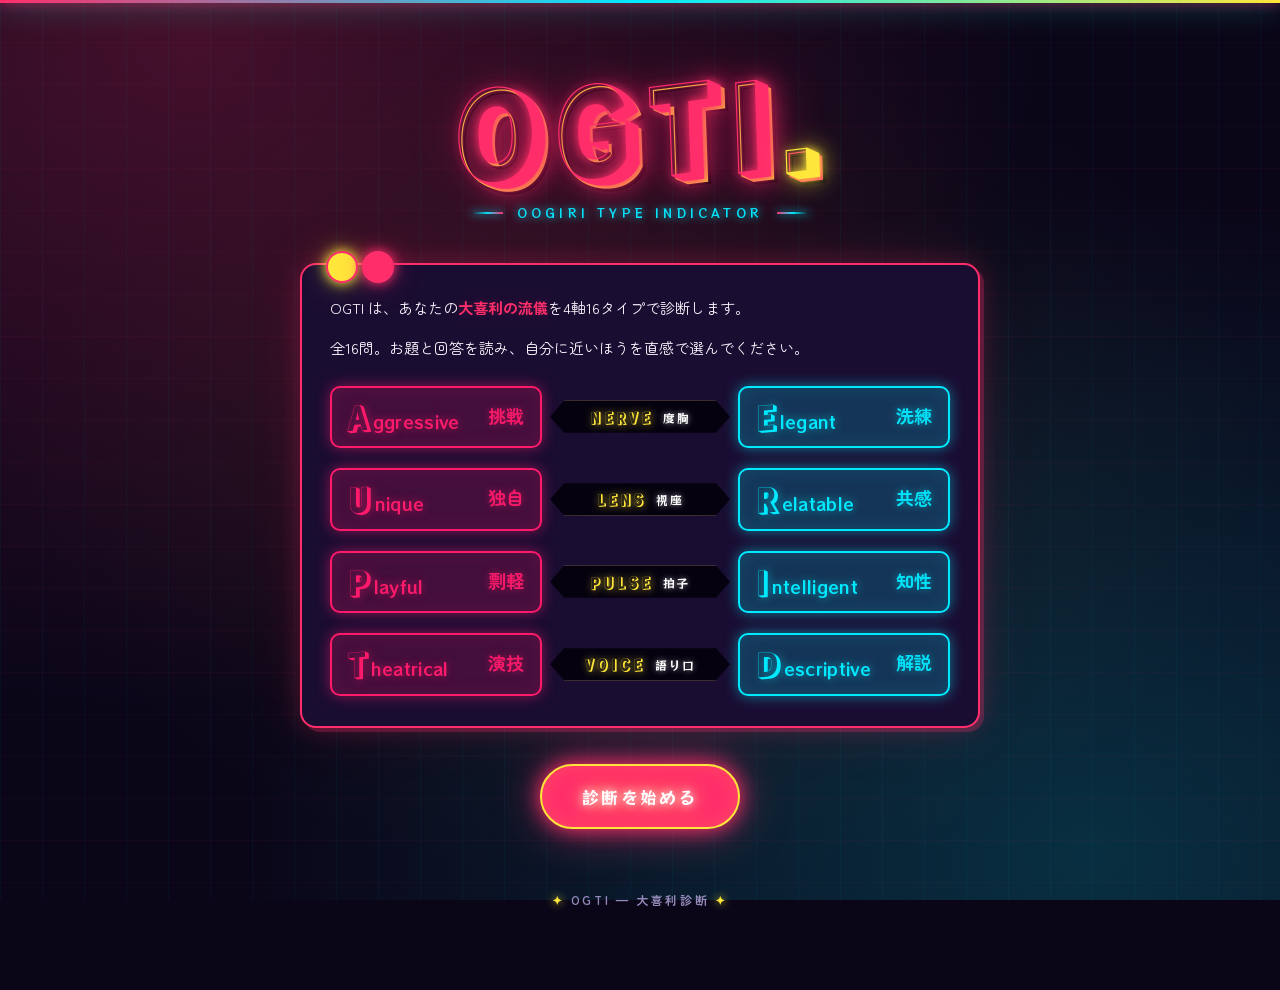
==== index.html @ d823c32c "シェア機能強化" ====
<!doctype html>
<html lang="ja">
<head>
  <meta charset="utf-8" />
  <meta name="viewport" content="width=device-width, initial-scale=1" />
  <title>OGTI — 大喜利タイプ診断</title>
  <meta name="description" content="Oogiri Type Indicator — 4軸16タイプで、あなたの大喜利の流儀を診断します。" />
  <link rel="preconnect" href="https://fonts.googleapis.com" />
  <link rel="preconnect" href="https://fonts.gstatic.com" crossorigin />
  <link href="https://fonts.googleapis.com/css2?family=Noto+Sans+JP:wght@400;500;700;900&family=Rampart+One&family=RocknRoll+One&family=Zen+Maru+Gothic:wght@400;500;700;900&display=swap" rel="stylesheet" />
  <link rel="stylesheet" href="./styles.css" />
</head>
<body>
  <main class="app">

    <!-- Landing -->
    <section id="screen-landing" class="screen active">
      <header class="brand">
        <h1 class="brand-title">OGTI<span class="accent">.</span></h1>
        <p class="brand-sub">OOGIRI TYPE INDICATOR</p>
      </header>

      <div class="lead">
        <p>OGTI は、あなたの<strong>大喜利の流儀</strong>を4軸16タイプで診断します。</p>
        <p>全16問。お題と回答を読み、自分に近いほうを直感で選んでください。</p>
        <ul class="axes-intro">
          <li>
            <span data-pole="A"><span class="pole-name"><span class="init">A</span>ggressive</span><small>挑戦</small></span>
            <span class="vs"><strong>NERVE</strong><small>度胸</small></span>
            <span data-pole="E"><span class="pole-name"><span class="init">E</span>legant</span><small>洗練</small></span>
          </li>
          <li>
            <span data-pole="U"><span class="pole-name"><span class="init">U</span>nique</span><small>独自</small></span>
            <span class="vs"><strong>LENS</strong><small>視座</small></span>
            <span data-pole="R"><span class="pole-name"><span class="init">R</span>elatable</span><small>共感</small></span>
          </li>
          <li>
            <span data-pole="P"><span class="pole-name"><span class="init">P</span>layful</span><small>剽軽</small></span>
            <span class="vs"><strong>PULSE</strong><small>拍子</small></span>
            <span data-pole="I"><span class="pole-name"><span class="init">I</span>ntelligent</span><small>知性</small></span>
          </li>
          <li>
            <span data-pole="T"><span class="pole-name"><span class="init">T</span>heatrical</span><small>演技</small></span>
            <span class="vs"><strong>VOICE</strong><small>語り口</small></span>
            <span data-pole="D"><span class="pole-name"><span class="init">D</span>escriptive</span><small>解説</small></span>
          </li>
        </ul>
      </div>

      <div class="btn-row">
        <button id="btn-start" class="btn btn-primary" type="button">診断を始める</button>
      </div>
    </section>

    <!-- Quiz -->
    <section id="screen-quiz" class="screen">
      <div class="progress">
        <span id="progress-text">Q1 / 20</span>
        <div class="progress-track"><div id="progress-bar" class="progress-fill"></div></div>
      </div>

      <div class="question">
        <p id="question-prompt" class="question-prompt"></p>
        <div id="choices" class="choices"></div>
      </div>

      <div class="quiz-nav">
        <button id="btn-back" class="btn" type="button">← 前の設問</button>
      </div>
    </section>

    <!-- Result -->
    <section id="screen-result" class="screen">
      <div class="result-card" id="result-card">
        <div class="type-watermark" id="type-watermark" aria-hidden="true"></div>
        <div class="type-symbol" id="type-symbol" aria-hidden="true"></div>
        <p id="result-code" class="result-code"></p>
        <h2 id="result-name" class="result-name"></h2>
        <p id="result-tagline" class="result-tagline"></p>
        <p id="result-group" class="result-group"></p>
      </div>

      <div class="result-section">
        <h3>軸ごとの傾向</h3>
        <div id="result-axes"></div>
      </div>

      <div class="result-section">
        <h3>ハマったときの強み</h3>
        <p id="result-strength"></p>
      </div>

      <div class="result-section">
        <h3>滑るときの癖</h3>
        <p id="result-weakness"></p>
      </div>

      <div class="result-section">
        <h3>相性の良い相方</h3>
        <p id="result-partner"></p>
      </div>

      <div class="btn-row">
        <button id="btn-share" class="btn" type="button">結果をシェア</button>
        <button id="btn-restart" class="btn btn-primary" type="button">もう一度診断する</button>
      </div>
    </section>

    <footer class="site-foot">OGTI — 大喜利診断</footer>
  </main>

  <div class="confetti-area" id="confetti" aria-hidden="true"></div>

  <!-- Share modal -->
  <div class="share-modal" id="share-modal" hidden>
    <div class="share-backdrop" id="share-backdrop"></div>
    <div class="share-card">
      <button class="share-close" id="share-close" type="button" aria-label="閉じる">×</button>
      <h3 class="share-title">シェア用画像</h3>
      <div class="share-preview">
        <img id="share-image" alt="診断結果画像" />
        <div class="share-spinner" id="share-spinner">生成中…</div>
      </div>
      <div class="share-actions">
        <button class="btn" id="share-download" type="button">画像を保存</button>
        <button class="btn btn-primary" id="share-native" type="button">シェア</button>
      </div>
      <p class="share-hint">保存した画像を Twitter / LINE / Instagram 等に添付できます</p>
    </div>
  </div>

  <script type="module" src="./app.js"></script>
</body>
</html>
---- styles.css ----
:root {
  --bg: #0a0618;
  --bg-alt: #140828;
  --panel: #1a0d32;
  --panel-alt: #241248;
  --text: #faf8ff;
  --muted: #9388b8;
  --line: #3a1d5c;
  --accent: #ff2e6b;
  --accent-deep: #c91550;
  --accent-soft: rgba(255, 46, 107, 0.22);
  --gold: #ffe63a;
  --gold-deep: #b89608;
  --ink: #05010f;
  --frame: #ff2e6b;
  --frame-cyan: #00eaff;
  --pop: #ff66b3;
  --pole-left: #ff1a6b;
  --pole-right: #00eaff;
  --pole-A: var(--pole-left);
  --pole-U: var(--pole-left);
  --pole-P: var(--pole-left);
  --pole-T: var(--pole-left);
  --pole-E: var(--pole-right);
  --pole-R: var(--pole-right);
  --pole-I: var(--pole-right);
  --pole-D: var(--pole-right);
  --radius: 16px;
  --radius-lg: 24px;
  --display: 'Rampart One', 'Noto Sans JP', sans-serif;
  --chunky: 'RocknRoll One', 'Noto Sans JP', sans-serif;
  --body: 'Zen Maru Gothic', 'Noto Sans JP', -apple-system, sans-serif;
}

* { box-sizing: border-box; }

html, body {
  margin: 0;
  padding: 0;
  font-family: var(--body);
  color: var(--text);
  line-height: 1.75;
  background:
    radial-gradient(ellipse at 15% 5%, rgba(255, 46, 107, 0.24), transparent 55%),
    radial-gradient(ellipse at 85% 95%, rgba(0, 234, 255, 0.18), transparent 55%),
    radial-gradient(ellipse at 50% 50%, rgba(255, 230, 58, 0.05), transparent 70%),
    var(--bg);
  background-attachment: fixed;
  -webkit-font-smoothing: antialiased;
  position: relative;
  min-height: 100vh;
}
body::before {
  content: '';
  position: fixed;
  inset: 0;
  background-image:
    linear-gradient(rgba(255, 46, 107, 0.045) 1px, transparent 1px),
    linear-gradient(90deg, rgba(0, 234, 255, 0.045) 1px, transparent 1px);
  background-size: 42px 42px;
  pointer-events: none;
  z-index: 0;
}
body::after {
  content: '';
  position: fixed;
  top: 0; left: 0; right: 0;
  height: 3px;
  background: linear-gradient(90deg, var(--accent) 0%, var(--pole-right) 50%, var(--gold) 100%);
  pointer-events: none;
  z-index: 100;
  box-shadow:
    0 0 12px var(--accent),
    0 0 28px var(--pole-right),
    0 0 48px rgba(255, 230, 58, 0.4);
}

.app {
  max-width: 720px;
  margin: 0 auto;
  padding: 56px 20px 80px;
  min-height: 100vh;
  position: relative;
  z-index: 1;
}

.screen { display: none; }
.screen.active { display: block; animation: slideIn 0.45s cubic-bezier(0.22, 1, 0.36, 1); }
@keyframes slideIn {
  from { opacity: 0; transform: translateY(18px) scale(0.98); }
  to { opacity: 1; transform: translateY(0) scale(1); }
}

/* ---------- Landing ---------- */

.brand {
  text-align: center;
  margin: 12px 0 40px;
  position: relative;
}
.brand-title {
  font-family: var(--display);
  font-weight: 400;
  font-size: clamp(64px, 14vw, 120px);
  letter-spacing: 0.04em;
  line-height: 0.95;
  margin: 0;
  color: var(--accent);
  text-shadow:
    0 0 8px var(--accent),
    0 0 24px var(--accent),
    0 0 48px var(--accent-deep),
    3px 3px 0 var(--gold),
    6px 6px 0 var(--ink);
  transform: rotate(-2deg);
  display: inline-block;
  animation: wobbleIn 0.7s cubic-bezier(0.22, 1.4, 0.36, 1);
}
@keyframes wobbleIn {
  0% { opacity: 0; transform: rotate(-10deg) scale(0.6); }
  60% { transform: rotate(2deg) scale(1.05); }
  100% { opacity: 1; transform: rotate(-2deg) scale(1); }
}
.brand-title .accent {
  color: var(--gold);
  text-shadow:
    0 0 8px var(--gold),
    0 0 24px var(--gold),
    3px 3px 0 var(--accent),
    6px 6px 0 var(--ink);
}
.brand-sub {
  font-family: var(--chunky);
  font-size: 12px;
  color: var(--pole-right);
  letter-spacing: 0.35em;
  margin: 18px 0 0;
  font-weight: 400;
  display: flex;
  align-items: center;
  justify-content: center;
  gap: 14px;
  text-shadow: 0 0 10px var(--pole-right);
}
.brand-sub::before,
.brand-sub::after {
  content: '';
  display: inline-block;
  width: 32px;
  height: 2px;
  background: linear-gradient(90deg, transparent, var(--pole-right), var(--accent));
  box-shadow: 0 0 8px var(--pole-right);
}
.brand-sub::after {
  background: linear-gradient(90deg, var(--accent), var(--pole-right), transparent);
}

.lead {
  background: var(--panel);
  border: 2.5px solid var(--frame);
  border-radius: var(--radius);
  padding: 30px 28px;
  box-shadow:
    0 0 24px var(--accent-soft),
    0 0 60px rgba(255, 46, 107, 0.12),
    4px 4px 0 rgba(255, 46, 107, 0.25);
  margin-bottom: 36px;
  position: relative;
}
.lead::before,
.lead::after {
  content: '';
  position: absolute;
  top: -14px;
  width: 28px; height: 28px;
  border: 2.5px solid var(--frame);
  border-radius: 50%;
  z-index: 2;
}
.lead::before {
  left: 24px;
  background: var(--gold);
  box-shadow: 0 0 12px var(--gold), 0 0 24px rgba(255, 230, 58, 0.5);
}
.lead::after {
  left: 60px;
  background: var(--accent);
  box-shadow: 0 0 12px var(--accent), 0 0 24px rgba(255, 46, 107, 0.5);
}

.lead p { margin: 0 0 14px; font-size: 15px; }
.lead p strong {
  color: var(--accent);
  font-weight: 700;
  text-shadow: 0 0 10px var(--accent-soft);
}
.lead p:last-child { margin-bottom: 0; }

.axes-intro {
  list-style: none;
  padding: 0;
  margin: 24px 0 0;
  display: grid;
  gap: 20px;
}
.axes-intro li {
  display: grid;
  grid-template-columns: 1fr auto 1fr;
  align-items: center;
  gap: 0 8px;
  padding: 0;
  background: transparent;
  border: none;
  font-size: 14px;
  position: relative;
}
.axes-intro li > span[data-pole] {
  display: grid;
  grid-template-columns: 1fr 1fr;
  align-items: center;
  gap: 8px;
  background: color-mix(in srgb, var(--pole-color) 18%, var(--panel));
  border: 2px solid var(--pole-color);
  border-radius: 10px;
  padding: 12px 16px;
  font-family: var(--chunky);
  color: var(--pole-color);
  font-weight: 400;
  font-size: 17px;
  box-shadow:
    0 0 14px color-mix(in srgb, var(--pole-color) 50%, transparent),
    inset 0 0 20px color-mix(in srgb, var(--pole-color) 12%, transparent);
  letter-spacing: 0.02em;
  white-space: nowrap;
  text-shadow: 0 0 10px color-mix(in srgb, var(--pole-color) 60%, transparent);
}
.axes-intro li > span[data-pole] .pole-name {
  justify-self: start;
}
.axes-intro li > span[data-pole="A"] { --pole-color: var(--pole-A); }
.axes-intro li > span[data-pole="E"] { --pole-color: var(--pole-E); }
.axes-intro li > span[data-pole="U"] { --pole-color: var(--pole-U); }
.axes-intro li > span[data-pole="R"] { --pole-color: var(--pole-R); }
.axes-intro li > span[data-pole="P"] { --pole-color: var(--pole-P); }
.axes-intro li > span[data-pole="I"] { --pole-color: var(--pole-I); }
.axes-intro li > span[data-pole="T"] { --pole-color: var(--pole-T); }
.axes-intro li > span[data-pole="D"] { --pole-color: var(--pole-D); }
.axes-intro li > span[data-pole] small {
  color: var(--pole-color);
  opacity: 0.95;
  justify-self: end;
  align-self: end;
  padding-bottom: 3px;
  font-size: 18px;
  text-shadow: 0 0 8px color-mix(in srgb, var(--pole-color) 50%, transparent);
}
.init {
  font-family: var(--display);
  font-size: 2em;
  line-height: 1;
  padding: 0 2px 1px 0;
  margin-right: -1px;
  letter-spacing: 0.02em;
  vertical-align: -2px;
}
.pole-name { line-height: 1; }
.axes-intro small {
  font-family: var(--body);
  font-weight: 700;
  color: var(--muted);
  font-size: 14px;
  letter-spacing: 0;
  margin: 0;
}
.axes-intro .vs {
  display: inline-flex;
  align-items: center;
  justify-content: center;
  gap: 10px;
  padding: 9px 24px 8px;
  min-width: 180px;
  background: var(--ink);
  color: var(--gold);
  justify-self: center;
  align-self: center;
  clip-path: polygon(
    0% 50%,
    14px 0%,
    calc(100% - 14px) 0%,
    100% 50%,
    calc(100% - 14px) 100%,
    14px 100%
  );
  filter:
    drop-shadow(0 0 10px var(--gold))
    drop-shadow(0 0 20px rgba(255, 230, 58, 0.4));
  position: relative;
  z-index: 2;
  margin: 0;
  text-shadow: 0 0 8px var(--gold);
}
.axes-intro .vs strong {
  font-family: var(--display);
  font-weight: 400;
  font-size: 15px;
  letter-spacing: 0.14em;
  line-height: 1;
  display: inline-block;
}
.axes-intro .vs small {
  font-family: var(--chunky);
  font-weight: 400;
  font-size: 12px;
  color: #fff;
  letter-spacing: 0.12em;
  margin: 0;
  line-height: 1;
  display: inline-block;
  padding-top: 1px;
  text-shadow: 0 0 6px rgba(255, 255, 255, 0.6);
}
.axes-intro .vs::before,
.axes-intro .vs::after { display: none; }

/* ---------- Buttons ---------- */

.btn {
  appearance: none;
  border: 2.5px solid var(--frame);
  background: var(--panel);
  color: var(--text);
  padding: 14px 24px;
  border-radius: 999px;
  font-size: 15px;
  font-weight: 400;
  font-family: var(--chunky);
  letter-spacing: 0.06em;
  cursor: pointer;
  box-shadow:
    0 0 14px var(--accent-soft),
    0 0 32px rgba(255, 46, 107, 0.15);
  transition: transform 0.12s ease, box-shadow 0.12s ease, background 0.15s ease, border-color 0.15s ease;
}
.btn:hover {
  background: var(--panel-alt);
  transform: translate(-1px, -1px);
  box-shadow:
    0 0 20px var(--accent),
    0 0 44px rgba(255, 46, 107, 0.35);
}
.btn:active {
  transform: translate(1px, 1px);
  box-shadow: 0 0 6px var(--accent);
}
.btn:disabled {
  opacity: 0.3;
  cursor: not-allowed;
  transform: none;
  box-shadow: 0 0 6px rgba(255, 46, 107, 0.2);
}

.btn-primary {
  background: var(--accent);
  color: #fff;
  border-color: var(--gold);
  padding: 18px 40px;
  font-size: 17px;
  letter-spacing: 0.14em;
  text-shadow: 0 0 10px #fff, 0 0 20px var(--gold);
  box-shadow:
    0 0 20px var(--accent),
    0 0 48px rgba(255, 46, 107, 0.55),
    inset 0 0 20px rgba(255, 230, 58, 0.15);
}
.btn-primary:hover {
  background: #ff4080;
  box-shadow:
    0 0 28px var(--accent),
    0 0 64px rgba(255, 46, 107, 0.7),
    inset 0 0 24px rgba(255, 230, 58, 0.22);
}

.btn-row {
  display: flex;
  gap: 18px;
  justify-content: center;
  margin-top: 36px;
  flex-wrap: wrap;
}

/* ---------- Quiz ---------- */

.progress {
  display: flex;
  align-items: center;
  gap: 16px;
  margin-bottom: 28px;
}
#progress-text {
  font-family: var(--chunky);
  font-size: 18px;
  color: var(--gold);
  letter-spacing: 0.08em;
  white-space: nowrap;
  text-shadow: 0 0 10px var(--gold);
}
.progress-track {
  flex: 1;
  height: 12px;
  background: var(--panel);
  border: 2px solid var(--frame);
  border-radius: 99px;
  overflow: hidden;
  box-shadow:
    0 0 12px var(--accent-soft),
    inset 0 0 8px rgba(0, 0, 0, 0.4);
}
.progress-fill {
  height: 100%;
  background: linear-gradient(90deg, var(--gold), var(--accent) 55%, var(--pole-right));
  transition: width 0.5s cubic-bezier(0.22, 1, 0.36, 1);
  box-shadow:
    0 0 14px var(--accent),
    0 0 28px rgba(255, 46, 107, 0.5);
}

.question {
  background: var(--panel);
  border: 2.5px solid var(--frame);
  border-radius: var(--radius);
  padding: 40px 30px 32px;
  box-shadow:
    0 0 24px var(--accent-soft),
    0 0 60px rgba(255, 46, 107, 0.10);
  margin-bottom: 28px;
  position: relative;
}
.question::before {
  content: 'お題';
  position: absolute;
  top: -16px; left: 28px;
  background: var(--ink);
  color: var(--gold);
  font-family: var(--chunky);
  padding: 5px 16px;
  border-radius: 99px;
  font-size: 12px;
  letter-spacing: 0.2em;
  border: 1.5px solid var(--gold);
  box-shadow: 0 0 14px var(--gold), 0 0 28px rgba(255, 230, 58, 0.4);
  text-shadow: 0 0 8px var(--gold);
}
.question-prompt {
  font-family: var(--chunky);
  font-size: 19px;
  font-weight: 400;
  line-height: 1.75;
  margin: 0 0 28px;
  color: var(--text);
}

.choices { display: grid; gap: 26px; }

.choice-pair {
  display: grid;
  grid-template-columns: 1fr 1fr;
  gap: 16px;
}
.choice-display {
  background: var(--panel-alt);
  border: 2px solid var(--frame);
  border-radius: 14px;
  padding: 18px 18px;
  display: flex;
  gap: 12px;
  align-items: flex-start;
  font-size: 15px;
  line-height: 1.7;
  color: var(--text);
  box-shadow: 0 0 16px var(--accent-soft);
  position: relative;
}
.choice-display.choice-a {
  transform: rotate(-0.6deg);
  border-color: var(--accent);
  box-shadow: 0 0 16px rgba(255, 46, 107, 0.28);
}
.choice-display.choice-b {
  transform: rotate(0.6deg);
  border-color: var(--pole-right);
  box-shadow: 0 0 16px rgba(0, 234, 255, 0.28);
}
.choice-display .choice-label {
  flex: 0 0 auto;
  width: 34px;
  height: 34px;
  border-radius: 50%;
  background: var(--ink);
  color: var(--gold);
  display: inline-flex;
  align-items: center;
  justify-content: center;
  font-family: var(--display);
  font-size: 16px;
  border: 2px solid var(--accent);
  box-shadow: 0 0 12px var(--accent), inset 0 0 8px rgba(255, 230, 58, 0.3);
  text-shadow: 0 0 8px var(--gold);
}
.choice-display.choice-b .choice-label {
  background: var(--ink);
  color: var(--pole-right);
  border-color: var(--pole-right);
  box-shadow: 0 0 12px var(--pole-right), inset 0 0 8px rgba(0, 234, 255, 0.3);
  text-shadow: 0 0 8px var(--pole-right);
}
.choice-display .choice-text { flex: 1; font-weight: 500; }

.likert-caption {
  display: flex;
  justify-content: space-between;
  font-family: var(--chunky);
  font-size: 12px;
  color: var(--text);
  letter-spacing: 0.14em;
  margin-bottom: 14px;
  padding: 0 4px;
}
.likert-caption span:first-child::before {
  content: '◀ ';
  color: var(--accent);
  text-shadow: 0 0 6px var(--accent);
}
.likert-caption span:last-child::after {
  content: ' ▶';
  color: var(--pole-right);
  text-shadow: 0 0 6px var(--pole-right);
}
.likert-buttons {
  display: grid;
  grid-template-columns: repeat(6, 1fr);
  gap: 8px;
}
.likert-btn {
  appearance: none;
  background: var(--panel);
  border: 2px solid var(--line);
  border-radius: 12px;
  padding: 13px 4px 11px;
  font-family: var(--chunky);
  font-size: 11px;
  color: var(--muted);
  cursor: pointer;
  display: flex;
  flex-direction: column;
  align-items: center;
  gap: 8px;
  letter-spacing: 0.04em;
  box-shadow: 0 0 6px rgba(0, 0, 0, 0.4);
  transition: transform 0.12s ease, box-shadow 0.12s ease, background 0.15s ease, color 0.15s ease, border-color 0.15s ease;
}
.likert-btn .likert-dot {
  display: inline-block;
  width: 12px;
  height: 12px;
  border-radius: 50%;
  background: var(--line);
  border: 2px solid var(--muted);
  transition: background 0.15s ease, border-color 0.15s ease, box-shadow 0.15s ease;
}
.likert-btn[data-value="-2"] .likert-dot,
.likert-btn[data-value="2"] .likert-dot {
  width: 16px;
  height: 16px;
}
.likert-btn[data-value="-3"] .likert-dot,
.likert-btn[data-value="3"] .likert-dot {
  width: 20px;
  height: 20px;
}
.likert-btn.is-hover,
.likert-btn:focus-visible {
  background: var(--panel-alt);
  color: var(--text);
  border-color: var(--gold);
  transform: translate(-1px, -1px);
  box-shadow: 0 0 14px var(--gold), 0 0 28px rgba(255, 230, 58, 0.3);
  outline: none;
}
.likert-btn.is-hover .likert-dot,
.likert-btn:focus-visible .likert-dot {
  background: var(--gold);
  border-color: var(--gold);
  box-shadow: 0 0 8px var(--gold);
}
.likert-btn:active {
  transform: translate(1px, 1px);
  box-shadow: 0 0 6px var(--gold);
}
.likert-btn.selected {
  background: var(--accent);
  color: #fff;
  border-color: var(--gold);
  text-shadow: 0 0 6px #fff;
  box-shadow: 0 0 18px var(--accent), 0 0 36px rgba(255, 46, 107, 0.5);
}
.likert-btn.selected .likert-dot {
  background: var(--gold);
  border-color: #fff;
  box-shadow: 0 0 8px var(--gold);
}

.quiz-nav {
  display: flex;
  justify-content: flex-start;
  margin-top: 4px;
}

/* ---------- Result ---------- */

.result-card {
  --group-color: var(--accent);
  --group-color-deep: var(--accent-deep);
  background:
    repeating-linear-gradient(45deg, transparent 0 22px, rgba(255, 255, 255, 0.03) 22px 44px),
    var(--panel);
  border: 3px solid var(--group-color);
  border-radius: var(--radius-lg);
  padding: 52px 28px 40px;
  box-shadow:
    0 0 32px var(--group-color),
    0 0 72px color-mix(in srgb, var(--group-color) 40%, transparent),
    0 0 140px color-mix(in srgb, var(--group-color) 20%, transparent);
  text-align: center;
  margin-bottom: 36px;
  position: relative;
  overflow: hidden;
}
.result-card[data-group="AU"] { --group-color: #ff2e8c; --group-color-deep: #c01860; }
.result-card[data-group="AR"] { --group-color: #ff7a1a; --group-color-deep: #c95200; }
.result-card[data-group="EU"] { --group-color: #a44dff; --group-color-deep: #6a1fb8; }
.result-card[data-group="ER"] { --group-color: #00c8ff; --group-color-deep: #008fb8; }

.type-watermark {
  position: absolute;
  top: 50%;
  left: 50%;
  transform: translate(-50%, -52%);
  font-family: var(--display);
  font-size: clamp(340px, 54vw, 560px);
  line-height: 0.85;
  color: var(--group-color);
  opacity: 0.14;
  pointer-events: none;
  z-index: 0;
  text-shadow: 0 0 60px var(--group-color);
  user-select: none;
}
.type-symbol {
  position: absolute;
  top: 18px;
  right: 18px;
  width: 76px;
  height: 76px;
  border: 3px double var(--group-color);
  color: var(--group-color);
  background: color-mix(in srgb, var(--group-color) 12%, var(--panel));
  border-radius: 50%;
  display: flex;
  align-items: center;
  justify-content: center;
  font-family: var(--display);
  font-size: 38px;
  transform: rotate(-10deg);
  letter-spacing: 0;
  box-shadow:
    0 0 18px var(--group-color),
    inset 0 0 12px color-mix(in srgb, var(--group-color) 30%, transparent);
  text-shadow: 0 0 12px var(--group-color);
  z-index: 2;
}
.result-card > p,
.result-card > h2 {
  position: relative;
  z-index: 1;
}
.result-code {
  font-family: var(--display);
  font-size: clamp(84px, 18vw, 148px);
  font-weight: 400;
  letter-spacing: 0.06em;
  color: var(--group-color, var(--accent));
  margin: 0 0 10px;
  line-height: 0.95;
  text-shadow:
    0 0 10px var(--group-color, var(--accent)),
    0 0 28px var(--group-color, var(--accent)),
    0 0 56px var(--group-color, var(--accent)),
    4px 4px 0 var(--gold),
    8px 8px 0 var(--ink);
  animation: popIn 0.9s cubic-bezier(0.22, 1.6, 0.36, 1);
}
@keyframes popIn {
  0% { opacity: 0; transform: scale(0.3) rotate(-10deg); }
  60% { transform: scale(1.1) rotate(3deg); }
  100% { opacity: 1; transform: scale(1) rotate(0); }
}
.result-name {
  font-family: var(--chunky);
  font-size: 34px;
  font-weight: 400;
  margin: 18px 0 10px;
  color: var(--gold);
  letter-spacing: 0.04em;
  text-shadow: 0 0 12px var(--gold), 0 0 24px rgba(255, 230, 58, 0.4);
}
.result-group {
  display: flex;
  flex-direction: column;
  gap: 6px;
  align-items: center;
  font-family: var(--chunky);
  font-size: 13px;
  letter-spacing: 0.22em;
  margin: 10px 0 4px;
  position: relative;
  z-index: 1;
}
.result-group .group-line {
  display: inline-flex;
  align-items: center;
  gap: 14px;
}
.result-group .group-deriv {
  font-family: var(--display);
  color: var(--gold);
  font-size: 13px;
  letter-spacing: 0.08em;
  text-shadow: 0 0 8px var(--gold);
  opacity: 0.9;
}
.result-group .group-deriv .op {
  color: var(--muted);
  padding: 0 2px;
  font-size: 11px;
  opacity: 0.7;
  text-shadow: none;
}
.result-group .group-line.primary .group-name {
  color: var(--group-color, var(--accent));
  text-shadow: 0 0 12px var(--group-color, var(--accent));
}
.result-group .group-line.secondary .group-name {
  color: var(--text);
  opacity: 0.72;
  font-size: 12px;
  text-shadow: 0 0 6px rgba(255, 255, 255, 0.4);
}
.result-tagline {
  font-size: 15px;
  color: var(--muted);
  margin: 0;
  font-weight: 500;
  line-height: 1.8;
  max-width: 480px;
  margin-left: auto;
  margin-right: auto;
  position: relative;
  z-index: 1;
}

.result-section {
  background: var(--panel);
  border: 2px solid var(--frame);
  border-radius: var(--radius);
  padding: 26px 28px;
  margin-bottom: 20px;
  box-shadow: 0 0 18px var(--accent-soft);
}
.result-section h3 {
  font-family: var(--chunky);
  font-size: 16px;
  letter-spacing: 0.1em;
  color: var(--gold);
  margin: 0 0 16px;
  font-weight: 400;
  padding-left: 18px;
  position: relative;
  text-shadow: 0 0 8px var(--gold);
}
.result-section h3::before {
  content: '';
  position: absolute;
  left: 0; top: 3px; bottom: 3px;
  width: 7px;
  background: linear-gradient(var(--accent), var(--gold));
  border-radius: 99px;
  box-shadow: 0 0 8px var(--accent);
}
.result-section p { margin: 0; font-size: 15px; line-height: 1.95; color: var(--text); }

.axis-row { margin-bottom: 28px; }
.axis-row:last-child { margin-bottom: 0; }
.axis-title {
  display: inline-flex;
  align-items: center;
  gap: 8px;
  font-family: var(--chunky);
  font-size: 12px;
  letter-spacing: 0.16em;
  color: var(--gold);
  opacity: 0.9;
}
.axis-title strong {
  font-family: var(--display);
  font-size: 15px;
  letter-spacing: 0.1em;
  color: var(--gold);
  text-shadow: 0 0 10px var(--gold), 0 0 22px rgba(255, 230, 58, 0.35);
}
.axis-row[data-winner="A"] { --pole-color: var(--pole-A); }
.axis-row[data-winner="E"] { --pole-color: var(--pole-E); }
.axis-row[data-winner="U"] { --pole-color: var(--pole-U); }
.axis-row[data-winner="R"] { --pole-color: var(--pole-R); }
.axis-row[data-winner="P"] { --pole-color: var(--pole-P); }
.axis-row[data-winner="I"] { --pole-color: var(--pole-I); }
.axis-row[data-winner="T"] { --pole-color: var(--pole-T); }
.axis-row[data-winner="D"] { --pole-color: var(--pole-D); }
.axis-labels {
  display: grid;
  grid-template-columns: 1fr auto 1fr;
  align-items: center;
  font-size: 13px;
  color: var(--muted);
  margin-bottom: 10px;
  font-weight: 600;
}
.axis-pole {
  display: inline-flex;
  align-items: center;
  gap: 6px;
  font-family: var(--chunky);
  font-size: 17px;
  font-weight: 400;
}
.axis-labels > .axis-pole:first-child { justify-self: start; }
.axis-labels > .axis-title { justify-self: center; }
.axis-labels > .axis-pole:last-child { justify-self: end; }
.axis-labels small {
  font-family: var(--body);
  font-size: 18px;
  font-weight: 700;
  color: var(--muted);
  letter-spacing: 0;
  margin: 0;
}
.axis-pole.picked {
  color: var(--pole-color, var(--accent));
  text-shadow: 0 0 10px color-mix(in srgb, var(--pole-color, var(--accent)) 60%, transparent);
}
.axis-pole.picked small {
  color: var(--pole-color, var(--accent));
  opacity: 0.9;
}
.axis-bar {
  height: 14px;
  background: var(--ink);
  border: 2px solid var(--frame);
  border-radius: 99px;
  position: relative;
  overflow: hidden;
  box-shadow: inset 0 0 8px rgba(0, 0, 0, 0.6), 0 0 12px var(--accent-soft);
}
.axis-center {
  position: absolute;
  top: 0; bottom: 0;
  left: 50%;
  width: 2px;
  background: var(--gold);
  transform: translateX(-1px);
  z-index: 2;
  opacity: 0.8;
  box-shadow: 0 0 4px var(--gold);
}
.axis-fill {
  position: absolute;
  top: 0; bottom: 0;
  transition: width 0.9s cubic-bezier(0.22, 1, 0.36, 1);
  box-shadow: 0 0 14px var(--pole-color, var(--accent));
}
.axis-fill.axis-fill-left {
  right: 50%;
  border-radius: 99px 0 0 99px;
  background: linear-gradient(90deg, var(--pole-color, var(--accent)), var(--gold));
}
.axis-fill.axis-fill-right {
  left: 50%;
  border-radius: 0 99px 99px 0;
  background: linear-gradient(90deg, var(--gold), var(--pole-color, var(--accent)));
}
.axis-caption {
  font-family: var(--chunky);
  font-size: 13px;
  color: var(--pole-color, var(--accent));
  letter-spacing: 0.06em;
  margin-top: 10px;
  text-align: center;
  text-shadow: 0 0 10px color-mix(in srgb, var(--pole-color, var(--accent)) 55%, transparent);
}
.axis-caption.neutral {
  color: var(--muted);
  text-shadow: none;
}

footer.site-foot {
  text-align: center;
  font-size: 12px;
  color: var(--muted);
  margin-top: 60px;
  letter-spacing: 0.22em;
  font-weight: 600;
}
footer.site-foot::before,
footer.site-foot::after {
  content: ' ✦ ';
  color: var(--gold);
  text-shadow: 0 0 8px var(--gold);
}

/* ---------- Share Modal ---------- */

.share-modal {
  position: fixed;
  inset: 0;
  z-index: 200;
  display: flex;
  align-items: center;
  justify-content: center;
  padding: 20px;
}
.share-modal[hidden] { display: none; }
.share-backdrop {
  position: absolute;
  inset: 0;
  background: rgba(5, 1, 15, 0.82);
  backdrop-filter: blur(10px);
  -webkit-backdrop-filter: blur(10px);
}
.share-card {
  position: relative;
  background: var(--panel);
  border: 2.5px solid var(--frame);
  border-radius: var(--radius-lg);
  padding: 32px 28px 26px;
  max-width: 560px;
  width: 100%;
  max-height: 90vh;
  overflow-y: auto;
  box-shadow:
    0 0 40px var(--accent),
    0 0 80px rgba(255, 46, 107, 0.35);
  animation: slideIn 0.3s cubic-bezier(0.22, 1, 0.36, 1);
}
.share-title {
  font-family: var(--chunky);
  font-size: 16px;
  letter-spacing: 0.18em;
  color: var(--gold);
  text-align: center;
  margin: 0 0 20px;
  text-shadow: 0 0 10px var(--gold);
}
.share-close {
  position: absolute;
  top: 10px; right: 10px;
  width: 36px; height: 36px;
  border-radius: 50%;
  background: var(--ink);
  color: var(--text);
  border: 2px solid var(--frame);
  font-family: var(--chunky);
  font-size: 22px;
  line-height: 1;
  cursor: pointer;
  box-shadow: 0 0 10px var(--accent-soft);
  z-index: 2;
}
.share-close:hover { background: var(--panel-alt); box-shadow: 0 0 14px var(--accent); }
.share-preview {
  position: relative;
  margin: 0 0 20px;
  border-radius: 14px;
  overflow: hidden;
  border: 2px solid var(--gold);
  box-shadow: 0 0 24px rgba(255, 230, 58, 0.25);
  min-height: 200px;
  background: var(--ink);
  aspect-ratio: 1 / 1;
}
.share-preview img {
  width: 100%;
  display: block;
}
.share-preview img:not([src]) { display: none; }
.share-spinner {
  position: absolute;
  inset: 0;
  display: flex;
  align-items: center;
  justify-content: center;
  font-family: var(--chunky);
  color: var(--muted);
  letter-spacing: 0.1em;
  pointer-events: none;
}
.share-preview.ready .share-spinner { display: none; }
.share-actions {
  display: flex;
  gap: 14px;
  justify-content: center;
  flex-wrap: wrap;
}
.share-actions .btn { padding: 12px 22px; font-size: 14px; }
.share-actions .btn-primary { padding: 14px 28px; font-size: 15px; }
.share-hint {
  font-size: 12px;
  color: var(--muted);
  text-align: center;
  margin: 18px 0 0;
  line-height: 1.6;
}

/* ---------- Confetti ---------- */

.confetti-area {
  position: fixed;
  inset: 0;
  pointer-events: none;
  z-index: 50;
  overflow: hidden;
}
.confetti-piece {
  position: absolute;
  width: 10px;
  height: 14px;
  border-radius: 2px;
  animation: confettiFall 2.6s cubic-bezier(0.2, 0.8, 0.4, 1) forwards;
  opacity: 0;
  box-shadow: 0 0 8px currentColor;
}
@keyframes confettiFall {
  0% { opacity: 0; transform: translateY(-20px) rotate(0deg); }
  5% { opacity: 1; }
  100% { opacity: 0; transform: translateY(110vh) rotate(720deg); }
}

/* ---------- Mobile ---------- */

@media (max-width: 520px) {
  .app { padding: 36px 14px 60px; }
  .brand { margin: 4px 0 32px; }
  .brand-title { text-shadow: 0 0 6px var(--accent), 0 0 18px var(--accent), 2px 2px 0 var(--gold), 4px 4px 0 var(--ink); }
  .brand-sub::before, .brand-sub::after { width: 20px; }
  .lead { padding: 24px 22px 24px 26px; }
  .axes-intro { gap: 16px; }
  .axes-intro li {
    grid-template-columns: 1fr auto 1fr;
    gap: 8px 6px;
  }
  .axes-intro li > span:not(.vs) {
    padding: 10px 10px;
    font-size: 14px;
    gap: 6px;
  }
  .axes-intro small { font-size: 11px; margin: 0; }
  .axes-intro .vs { padding: 7px 18px 6px; gap: 7px; min-width: 150px; margin: 0; }
  .axes-intro .vs strong { font-size: 13px; letter-spacing: 0.1em; }
  .axes-intro .vs small { font-size: 11px; letter-spacing: 0.08em; }
  .question { padding: 32px 20px 26px; }
  .question-prompt { font-size: 17px; }
  .choice-pair { grid-template-columns: 1fr; gap: 12px; }
  .choice-display { padding: 14px 16px; font-size: 14px; }
  .choice-display.choice-a, .choice-display.choice-b { transform: none; }
  .likert-buttons { gap: 5px; }
  .likert-btn { padding: 10px 2px 9px; font-size: 10px; gap: 6px; }
  .likert-caption { font-size: 11px; letter-spacing: 0.08em; }
  .result-card {
    padding: 40px 20px 30px;
    box-shadow: 0 0 24px var(--accent), 0 0 48px rgba(255, 46, 107, 0.35);
  }
  .type-symbol {
    width: 56px; height: 56px;
    font-size: 28px;
    top: 12px; right: 12px;
    border-width: 2px;
  }
  .type-watermark {
    font-size: clamp(240px, 60vw, 340px);
    right: -60px;
    bottom: -80px;
  }
  .result-code { text-shadow: 0 0 8px var(--accent), 0 0 20px var(--accent), 3px 3px 0 var(--gold), 6px 6px 0 var(--ink); }
  .result-name { font-size: 24px; }
  .result-section { padding: 20px 22px; }
  .axis-pole.picked { font-size: 15px; }
  .axis-caption { font-size: 12px; }
  .btn-primary { padding: 15px 32px; font-size: 15px; }
}
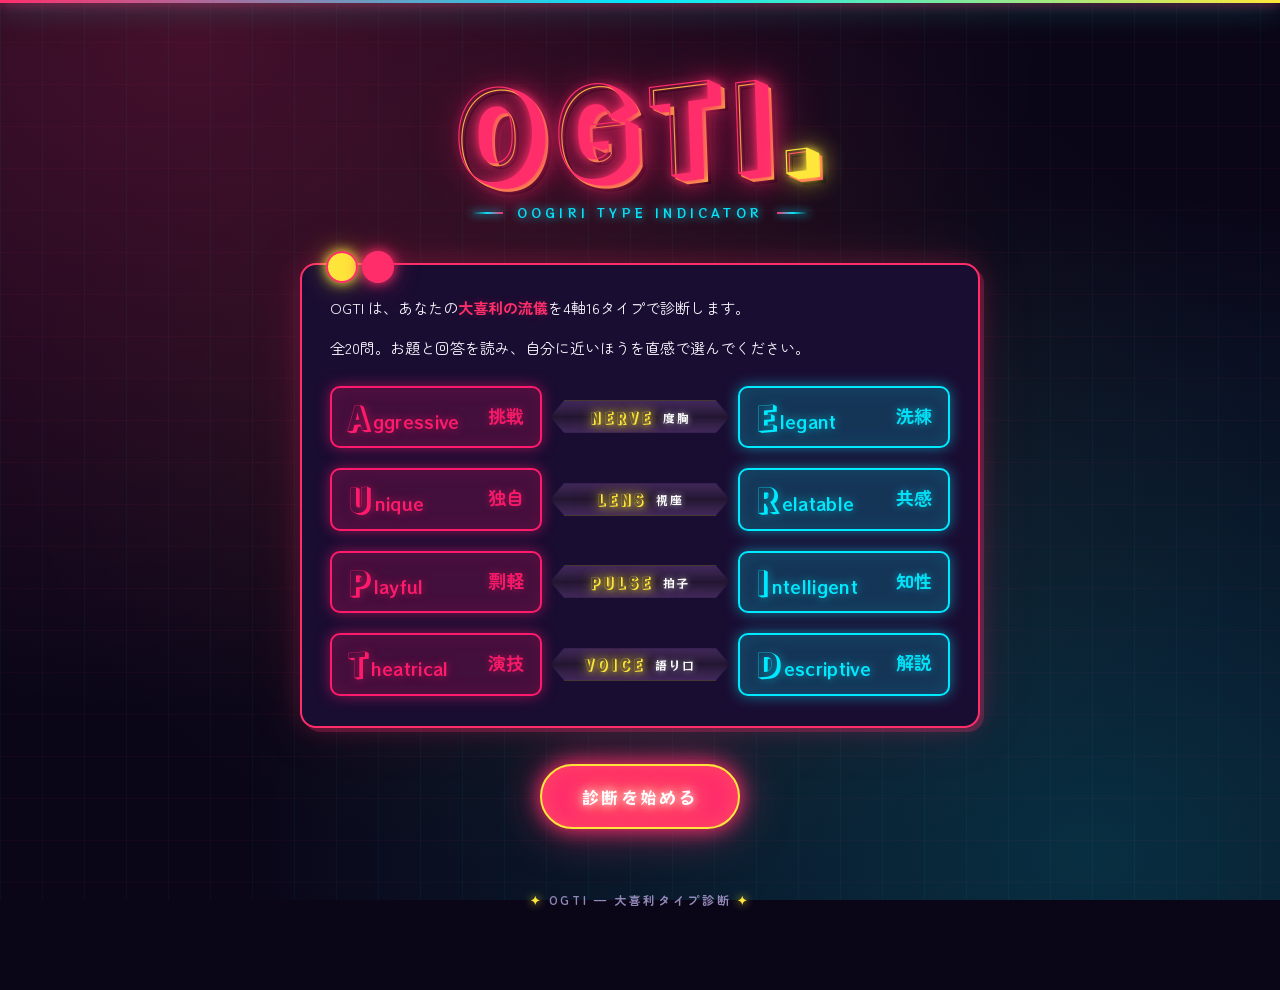
==== commit b17bc3e7: "極小画面に対応" ====
--- a/index.html
+++ b/index.html
@@ -22,7 +22,7 @@
 
       <div class="lead">
         <p>OGTI は、あなたの<strong>大喜利の流儀</strong>を4軸16タイプで診断します。</p>
-        <p>全16問。お題と回答を読み、自分に近いほうを直感で選んでください。</p>
+        <p>全20問。お題と回答を読み、自分に近いほうを直感で選んでください。</p>
         <ul class="axes-intro">
           <li>
             <span data-pole="A"><span class="pole-name"><span class="init">A</span>ggressive</span><small>挑戦</small></span>
@@ -106,7 +106,7 @@
       </div>
     </section>
 
-    <footer class="site-foot">OGTI — 大喜利診断</footer>
+    <footer class="site-foot">OGTI — 大喜利タイプ診断</footer>
   </main>
 
   <div class="confetti-area" id="confetti" aria-hidden="true"></div>
@@ -122,8 +122,7 @@
         <div class="share-spinner" id="share-spinner">生成中…</div>
       </div>
       <div class="share-actions">
-        <button class="btn" id="share-download" type="button">画像を保存</button>
-        <button class="btn btn-primary" id="share-native" type="button">シェア</button>
+        <button class="btn btn-primary" id="share-download" type="button">画像を保存</button>
       </div>
       <p class="share-hint">保存した画像を Twitter / LINE / Instagram 等に添付できます</p>
     </div>
--- a/styles.css
+++ b/styles.css
@@ -205,9 +205,9 @@
 }
 .axes-intro li {
   display: grid;
-  grid-template-columns: 1fr auto 1fr;
-  align-items: center;
-  gap: 0 8px;
+  grid-template-columns: minmax(0, 1fr) auto minmax(0, 1fr);
+  align-items: center;
+  gap: 0 clamp(6px, 1.1vw, 8px);
   padding: 0;
   background: transparent;
   border: none;
@@ -218,15 +218,16 @@
   display: grid;
   grid-template-columns: 1fr 1fr;
   align-items: center;
-  gap: 8px;
+  gap: clamp(6px, 1.1vw, 8px);
   background: color-mix(in srgb, var(--pole-color) 18%, var(--panel));
   border: 2px solid var(--pole-color);
   border-radius: 10px;
-  padding: 12px 16px;
+  padding: clamp(8px, 1.5vw, 12px) clamp(10px, 2vw, 16px);
   font-family: var(--chunky);
   color: var(--pole-color);
   font-weight: 400;
-  font-size: 17px;
+  font-size: clamp(12px, 2.2vw, 17px);
+  width: 100%;
   box-shadow:
     0 0 14px color-mix(in srgb, var(--pole-color) 50%, transparent),
     inset 0 0 20px color-mix(in srgb, var(--pole-color) 12%, transparent);
@@ -251,12 +252,12 @@
   justify-self: end;
   align-self: end;
   padding-bottom: 3px;
-  font-size: 18px;
+  font-size: clamp(13px, 2.4vw, 18px);
   text-shadow: 0 0 8px color-mix(in srgb, var(--pole-color) 50%, transparent);
 }
 .init {
   font-family: var(--display);
-  font-size: 2em;
+  font-size: clamp(18px, 3.4vw, 34px);
   line-height: 1;
   padding: 0 2px 1px 0;
   margin-right: -1px;
@@ -268,7 +269,7 @@
   font-family: var(--body);
   font-weight: 700;
   color: var(--muted);
-  font-size: 14px;
+  font-size: clamp(13px, 1.9vw, 14px);
   letter-spacing: 0;
   margin: 0;
 }
@@ -276,10 +277,14 @@
   display: inline-flex;
   align-items: center;
   justify-content: center;
-  gap: 10px;
-  padding: 9px 24px 8px;
-  min-width: 180px;
-  background: var(--ink);
+  gap: clamp(4px, 1.3vw, 10px);
+  padding: clamp(6px, 1.2vw, 9px) clamp(14px, 3.2vw, 24px) clamp(5px, 1vw, 8px);
+  min-width: clamp(80px, 24vw, 180px);
+  background:
+    linear-gradient(180deg,
+      rgba(52, 28, 96, 0.92) 0%,
+      rgba(26, 13, 50, 0.96) 50%,
+      rgba(52, 28, 96, 0.92) 100%);
   color: var(--gold);
   justify-self: center;
   align-self: center;
@@ -292,27 +297,32 @@
     14px 100%
   );
   filter:
-    drop-shadow(0 0 10px var(--gold))
-    drop-shadow(0 0 20px rgba(255, 230, 58, 0.4));
+    drop-shadow(0 0 4px var(--gold))
+    drop-shadow(0 0 14px var(--gold))
+    drop-shadow(0 0 32px rgba(255, 230, 58, 0.55))
+    drop-shadow(0 0 60px rgba(255, 230, 58, 0.22));
   position: relative;
   z-index: 2;
   margin: 0;
-  text-shadow: 0 0 8px var(--gold);
+  text-shadow:
+    0 0 6px var(--gold),
+    0 0 14px var(--gold),
+    0 0 28px rgba(255, 230, 58, 0.55);
 }
 .axes-intro .vs strong {
   font-family: var(--display);
   font-weight: 400;
-  font-size: 15px;
-  letter-spacing: 0.14em;
+  font-size: clamp(11px, 2vw, 15px);
+  letter-spacing: clamp(0.08em, 0.2vw, 0.14em);
   line-height: 1;
   display: inline-block;
 }
 .axes-intro .vs small {
   font-family: var(--chunky);
   font-weight: 400;
-  font-size: 12px;
+  font-size: clamp(10px, 1.6vw, 12px);
   color: #fff;
-  letter-spacing: 0.12em;
+  letter-spacing: clamp(0.04em, 0.16vw, 0.12em);
   margin: 0;
   line-height: 1;
   display: inline-block;
@@ -522,7 +532,7 @@
   font-size: 12px;
   color: var(--text);
   letter-spacing: 0.14em;
-  margin-bottom: 14px;
+  margin-top: 14px;
   padding: 0 4px;
 }
 .likert-caption span:first-child::before {
@@ -553,6 +563,7 @@
   display: flex;
   flex-direction: column;
   align-items: center;
+  justify-content: flex-end;
   gap: 8px;
   letter-spacing: 0.04em;
   box-shadow: 0 0 6px rgba(0, 0, 0, 0.4);
@@ -567,13 +578,13 @@
   border: 2px solid var(--muted);
   transition: background 0.15s ease, border-color 0.15s ease, box-shadow 0.15s ease;
 }
-.likert-btn[data-value="-2"] .likert-dot,
-.likert-btn[data-value="2"] .likert-dot {
+.likert-btn[data-value="-1.9"] .likert-dot,
+.likert-btn[data-value="1.9"] .likert-dot {
   width: 16px;
   height: 16px;
 }
-.likert-btn[data-value="-3"] .likert-dot,
-.likert-btn[data-value="3"] .likert-dot {
+.likert-btn[data-value="-2.9"] .likert-dot,
+.likert-btn[data-value="2.9"] .likert-dot {
   width: 20px;
   height: 20px;
 }
@@ -803,17 +814,18 @@
 .axis-title {
   display: inline-flex;
   align-items: center;
-  gap: 8px;
-  font-family: var(--chunky);
-  font-size: 12px;
-  letter-spacing: 0.16em;
+  gap: clamp(5px, 1vw, 8px);
+  font-family: var(--chunky);
+  font-size: clamp(10px, 1.6vw, 12px);
+  letter-spacing: clamp(0.08em, 0.22vw, 0.16em);
   color: var(--gold);
   opacity: 0.9;
+  white-space: nowrap;
 }
 .axis-title strong {
   font-family: var(--display);
-  font-size: 15px;
-  letter-spacing: 0.1em;
+  font-size: clamp(11px, 2vw, 15px);
+  letter-spacing: clamp(0.06em, 0.15vw, 0.1em);
   color: var(--gold);
   text-shadow: 0 0 10px var(--gold), 0 0 22px rgba(255, 230, 58, 0.35);
 }
@@ -827,8 +839,9 @@
 .axis-row[data-winner="D"] { --pole-color: var(--pole-D); }
 .axis-labels {
   display: grid;
-  grid-template-columns: 1fr auto 1fr;
-  align-items: center;
+  grid-template-columns: minmax(0, 1fr) auto minmax(0, 1fr);
+  align-items: center;
+  gap: 0 clamp(6px, 1.2vw, 10px);
   font-size: 13px;
   color: var(--muted);
   margin-bottom: 10px;
@@ -837,17 +850,18 @@
 .axis-pole {
   display: inline-flex;
   align-items: center;
-  gap: 6px;
-  font-family: var(--chunky);
-  font-size: 17px;
+  gap: clamp(4px, 0.8vw, 6px);
+  font-family: var(--chunky);
+  font-size: clamp(12px, 2.2vw, 17px);
   font-weight: 400;
+  white-space: nowrap;
 }
 .axis-labels > .axis-pole:first-child { justify-self: start; }
 .axis-labels > .axis-title { justify-self: center; }
 .axis-labels > .axis-pole:last-child { justify-self: end; }
 .axis-labels small {
   font-family: var(--body);
-  font-size: 18px;
+  font-size: clamp(13px, 2.4vw, 18px);
   font-weight: 700;
   color: var(--muted);
   letter-spacing: 0;
@@ -1061,20 +1075,29 @@
   .brand-title { text-shadow: 0 0 6px var(--accent), 0 0 18px var(--accent), 2px 2px 0 var(--gold), 4px 4px 0 var(--ink); }
   .brand-sub::before, .brand-sub::after { width: 20px; }
   .lead { padding: 24px 22px 24px 26px; }
-  .axes-intro { gap: 16px; }
-  .axes-intro li {
-    grid-template-columns: 1fr auto 1fr;
-    gap: 8px 6px;
+  .axes-intro { gap: 14px; }
+  .axes-intro .vs {
+    flex-direction: column;
+    gap: 2px;
+    padding-top: 6px;
+    padding-bottom: 5px;
   }
-  .axes-intro li > span:not(.vs) {
-    padding: 10px 10px;
-    font-size: 14px;
-    gap: 6px;
+  .axes-intro .vs small { padding-top: 0; }
+}
+
+@media (max-width: 460px) {
+  .axes-intro li > span[data-pole] {
+    grid-template-columns: 1fr;
+    grid-template-rows: auto auto;
+    gap: 2px;
+    justify-items: center;
   }
-  .axes-intro small { font-size: 11px; margin: 0; }
-  .axes-intro .vs { padding: 7px 18px 6px; gap: 7px; min-width: 150px; margin: 0; }
-  .axes-intro .vs strong { font-size: 13px; letter-spacing: 0.1em; }
-  .axes-intro .vs small { font-size: 11px; letter-spacing: 0.08em; }
+  .axes-intro li > span[data-pole] .pole-name { justify-self: center; }
+  .axes-intro li > span[data-pole] small {
+    justify-self: center;
+    align-self: center;
+    padding-bottom: 0;
+  }
   .question { padding: 32px 20px 26px; }
   .question-prompt { font-size: 17px; }
   .choice-pair { grid-template-columns: 1fr; gap: 12px; }
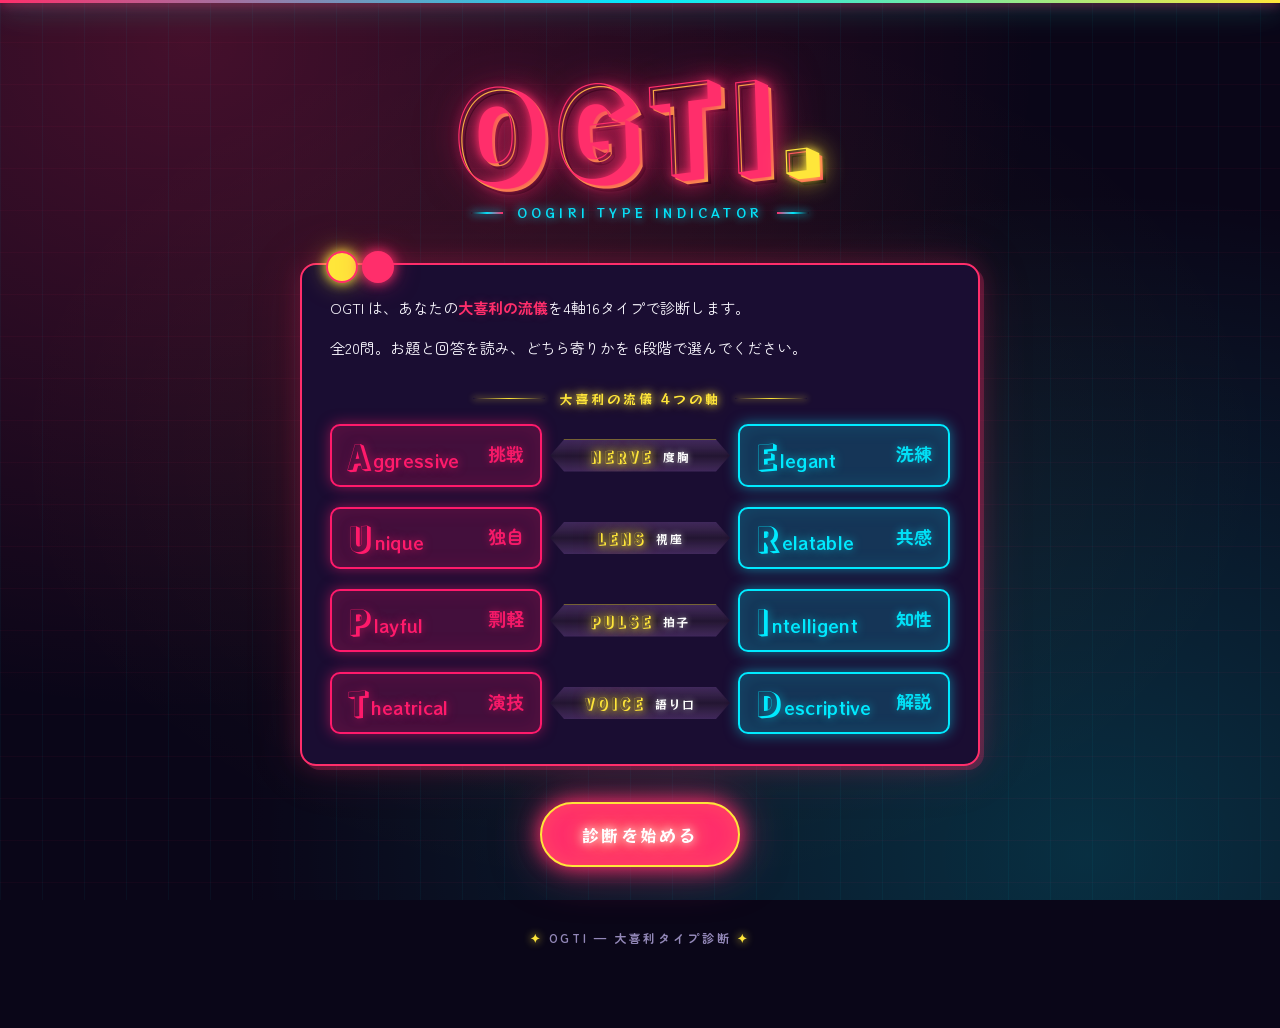
==== commit ed1277e5: "タイトル画面整理" ====
--- a/index.html
+++ b/index.html
@@ -22,7 +22,8 @@
 
       <div class="lead">
         <p>OGTI は、あなたの<strong>大喜利の流儀</strong>を4軸16タイプで診断します。</p>
-        <p>全20問。お題と回答を読み、自分に近いほうを直感で選んでください。</p>
+        <p>全20問。お題と回答を読み、どちら寄りかを 6段階で選んでください。</p>
+        <div class="axes-heading"><span>大喜利の流儀 4つの軸</span></div>
         <ul class="axes-intro">
           <li>
             <span data-pole="A"><span class="pole-name"><span class="init">A</span>ggressive</span><small>挑戦</small></span>
@@ -111,6 +112,14 @@
 
   <div class="confetti-area" id="confetti" aria-hidden="true"></div>
 
+  <!-- Start drumroll overlay -->
+  <div class="start-overlay" id="start-overlay" aria-hidden="true">
+    <div class="start-text">
+      <div class="start-line start-line-1">続いてのお題は、</div>
+      <div class="start-line start-line-2">こちら！</div>
+    </div>
+  </div>
+
   <!-- Share modal -->
   <div class="share-modal" id="share-modal" hidden>
     <div class="share-backdrop" id="share-backdrop"></div>
--- a/styles.css
+++ b/styles.css
@@ -48,7 +48,8 @@
   background-attachment: fixed;
   -webkit-font-smoothing: antialiased;
   position: relative;
-  min-height: 100vh;
+  min-height: 100vh; /* fallback for older browsers */
+  min-height: 100dvh;
 }
 body::before {
   content: '';
@@ -79,9 +80,13 @@
   max-width: 720px;
   margin: 0 auto;
   padding: 56px 20px 80px;
-  min-height: 100vh;
+  min-height: 100vh; /* fallback */
+  min-height: 100dvh;
   position: relative;
   z-index: 1;
+  display: flex;
+  flex-direction: column;
+  justify-content: center;
 }
 
 .screen { display: none; }
@@ -196,10 +201,32 @@
 }
 .lead p:last-child { margin-bottom: 0; }
 
+.axes-heading {
+  display: flex;
+  align-items: center;
+  justify-content: center;
+  gap: 14px;
+  margin: 26px 0 14px;
+  font-family: var(--chunky);
+  font-size: 13px;
+  letter-spacing: 0.22em;
+  color: var(--gold);
+  text-shadow: 0 0 8px var(--gold), 0 0 18px rgba(255, 230, 58, 0.3);
+}
+.axes-heading::before,
+.axes-heading::after {
+  content: '';
+  flex: 1;
+  height: 1px;
+  max-width: 72px;
+  background: linear-gradient(90deg, transparent, var(--gold), transparent);
+  box-shadow: 0 0 6px var(--gold);
+}
+
 .axes-intro {
   list-style: none;
   padding: 0;
-  margin: 24px 0 0;
+  margin: 0;
   display: grid;
   gap: 20px;
 }
@@ -607,12 +634,25 @@
   transform: translate(1px, 1px);
   box-shadow: 0 0 6px var(--gold);
 }
+/* 選択時の色は極 (A=赤/B=青)、濃度は強度 (強3ほど濃く) */
+.likert-btn { --selection-color: var(--accent); --selection-alpha: 100%; }
+.likert-btn.likert-a { --selection-color: var(--pole-left); }
+.likert-btn.likert-b { --selection-color: var(--pole-right); }
+.likert-btn[data-value="-0.9"],
+.likert-btn[data-value="0.9"]  { --selection-alpha: 55%; }
+.likert-btn[data-value="-1.9"],
+.likert-btn[data-value="1.9"]  { --selection-alpha: 78%; }
+.likert-btn[data-value="-2.9"],
+.likert-btn[data-value="2.9"]  { --selection-alpha: 100%; }
+
 .likert-btn.selected {
-  background: var(--accent);
+  background: color-mix(in srgb, var(--selection-color) var(--selection-alpha), var(--panel));
   color: #fff;
   border-color: var(--gold);
   text-shadow: 0 0 6px #fff;
-  box-shadow: 0 0 18px var(--accent), 0 0 36px rgba(255, 46, 107, 0.5);
+  box-shadow:
+    0 0 18px var(--selection-color),
+    0 0 36px color-mix(in srgb, var(--selection-color) 45%, transparent);
 }
 .likert-btn.selected .likert-dot {
   background: var(--gold);
@@ -655,7 +695,7 @@
   position: absolute;
   top: 50%;
   left: 50%;
-  transform: translate(-50%, -52%);
+  transform: translate(-50%, -59%);
   font-family: var(--display);
   font-size: clamp(340px, 54vw, 560px);
   line-height: 0.85;
@@ -940,6 +980,70 @@
   text-shadow: 0 0 8px var(--gold);
 }
 
+/* ---------- Start Drumroll ---------- */
+
+.start-overlay {
+  position: fixed;
+  inset: 0;
+  display: none;
+  align-items: center;
+  justify-content: center;
+  background: rgba(5, 1, 15, 0.92);
+  backdrop-filter: blur(12px);
+  -webkit-backdrop-filter: blur(12px);
+  z-index: 150;
+}
+.start-overlay.active {
+  display: flex;
+  animation: startOverlayFade 1.85s cubic-bezier(0.4, 0, 0.2, 1) forwards;
+}
+@keyframes startOverlayFade {
+  0% { opacity: 0; }
+  14% { opacity: 1; }
+  92% { opacity: 1; }
+  100% { opacity: 0; }
+}
+.start-text {
+  font-family: var(--display);
+  text-align: center;
+  line-height: 1;
+  letter-spacing: 0.05em;
+}
+.start-line {
+  display: block;
+  opacity: 0;
+}
+.start-line-1 { font-size: clamp(30px, 7.5vw, 72px); }
+.start-line-2 { font-size: clamp(68px, 16vw, 160px); }
+.start-overlay.active .start-line-1 {
+  color: var(--accent);
+  text-shadow:
+    0 0 12px var(--accent),
+    0 0 32px var(--accent),
+    0 0 64px var(--accent-deep),
+    4px 4px 0 var(--gold),
+    8px 8px 0 var(--ink);
+  animation: startLineFlash 1.2s cubic-bezier(0.22, 1.4, 0.36, 1) 0.15s forwards;
+}
+.start-overlay.active .start-line-2 {
+  color: var(--gold);
+  margin-top: 0.1em;
+  text-shadow:
+    0 0 12px var(--gold),
+    0 0 32px var(--gold),
+    0 0 64px var(--gold-deep),
+    4px 4px 0 var(--accent),
+    8px 8px 0 var(--ink);
+  animation: startLineFlash 1.15s cubic-bezier(0.22, 1.4, 0.36, 1) 0.4s forwards;
+}
+@keyframes startLineFlash {
+  0%   { opacity: 0; transform: translateY(40px) scale(0.55); }
+  25%  { opacity: 1; transform: translateY(0) scale(1.06); }
+  40%  { transform: translateY(0) scale(1); }
+  75%  { opacity: 1; transform: scale(1); }
+  100% { opacity: 0; transform: scale(1.25); }
+}
+
 /* ---------- Share Modal ---------- */
 
 .share-modal {
@@ -1035,6 +1139,14 @@
 }
 .share-actions .btn { padding: 12px 22px; font-size: 14px; }
 .share-actions .btn-primary { padding: 14px 28px; font-size: 15px; }
+.share-actions .btn.btn-feedback {
+  background: var(--gold);
+  color: var(--ink);
+  border-color: var(--gold);
+  text-shadow: none;
+  box-shadow: 0 0 20px var(--gold), 0 0 48px rgba(255, 230, 58, 0.55);
+  pointer-events: none;
+}
 .share-hint {
   font-size: 12px;
   color: var(--muted);
@@ -1065,6 +1177,13 @@
   0% { opacity: 0; transform: translateY(-20px) rotate(0deg); }
   5% { opacity: 1; }
   100% { opacity: 0; transform: translateY(110vh) rotate(720deg); }
+}
+
+/* 設問の選択肢カード: 横2列だと読みづらい幅で縦積みに */
+@media (max-width: 660px) {
+  .choice-pair { grid-template-columns: 1fr; gap: 12px; }
+  .choice-display { padding: 14px 16px; font-size: 14px; }
+  .choice-display.choice-a, .choice-display.choice-b { transform: none; }
 }
 
 /* ---------- Mobile ---------- */
@@ -1100,15 +1219,14 @@
   }
   .question { padding: 32px 20px 26px; }
   .question-prompt { font-size: 17px; }
-  .choice-pair { grid-template-columns: 1fr; gap: 12px; }
-  .choice-display { padding: 14px 16px; font-size: 14px; }
-  .choice-display.choice-a, .choice-display.choice-b { transform: none; }
   .likert-buttons { gap: 5px; }
   .likert-btn { padding: 10px 2px 9px; font-size: 10px; gap: 6px; }
   .likert-caption { font-size: 11px; letter-spacing: 0.08em; }
   .result-card {
     padding: 40px 20px 30px;
-    box-shadow: 0 0 24px var(--accent), 0 0 48px rgba(255, 46, 107, 0.35);
+    box-shadow:
+      0 0 24px var(--group-color),
+      0 0 48px color-mix(in srgb, var(--group-color) 35%, transparent);
   }
   .type-symbol {
     width: 56px; height: 56px;
@@ -1121,7 +1239,13 @@
     right: -60px;
     bottom: -80px;
   }
-  .result-code { text-shadow: 0 0 8px var(--accent), 0 0 20px var(--accent), 3px 3px 0 var(--gold), 6px 6px 0 var(--ink); }
+  .result-code {
+    text-shadow:
+      0 0 8px var(--group-color, var(--accent)),
+      0 0 20px var(--group-color, var(--accent)),
+      3px 3px 0 var(--gold),
+      6px 6px 0 var(--ink);
+  }
   .result-name { font-size: 24px; }
   .result-section { padding: 20px 22px; }
   .axis-pole.picked { font-size: 15px; }
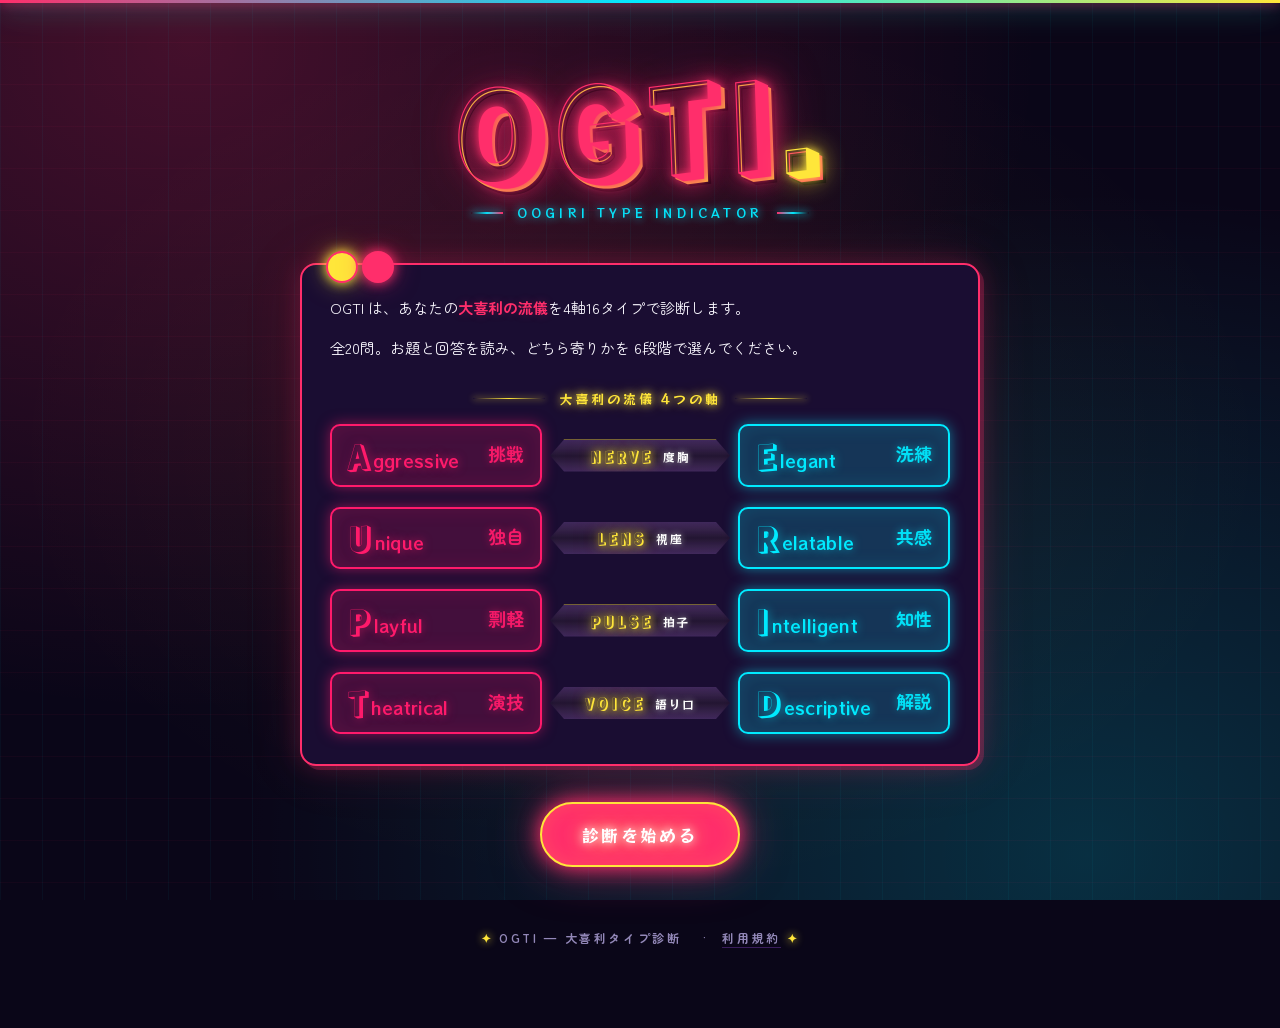
==== commit d10fc914: "利用規約" ====
--- a/index.html
+++ b/index.html
@@ -107,7 +107,10 @@
       </div>
     </section>
 
-    <footer class="site-foot">OGTI — 大喜利タイプ診断</footer>
+    <footer class="site-foot">
+      OGTI — 大喜利タイプ診断
+      <span class="site-foot-links"><a href="./terms.html">利用規約</a></span>
+    </footer>
   </main>
 
   <div class="confetti-area" id="confetti" aria-hidden="true"></div>
--- a/styles.css
+++ b/styles.css
@@ -978,6 +978,175 @@
   content: ' ✦ ';
   color: var(--gold);
   text-shadow: 0 0 8px var(--gold);
+}
+.site-foot-links {
+  display: inline-block;
+  margin-left: 16px;
+}
+.site-foot-links::before {
+  content: '·';
+  color: var(--muted);
+  margin-right: 16px;
+  font-weight: bold;
+  letter-spacing: 0;
+}
+.site-foot-links a {
+  color: var(--muted);
+  text-decoration: none;
+  border-bottom: 1px solid var(--line);
+  padding-bottom: 1px;
+  transition: color 0.15s ease, border-color 0.15s ease;
+}
+.site-foot-links a:hover {
+  color: var(--gold);
+  border-color: var(--gold);
+}
+
+/* ---------- Doc page (terms etc.) ---------- */
+
+.app-doc {
+  justify-content: flex-start;
+  max-width: 760px;
+}
+.doc-header {
+  text-align: center;
+  margin: 8px 0 28px;
+}
+.doc-title {
+  font-family: var(--display);
+  font-size: clamp(42px, 8vw, 72px);
+  color: var(--accent);
+  text-shadow:
+    0 0 10px var(--accent),
+    0 0 24px var(--accent),
+    0 0 48px var(--accent-deep),
+    3px 3px 0 var(--gold),
+    6px 6px 0 var(--ink);
+  letter-spacing: 0.08em;
+  margin: 0;
+  transform: rotate(-1.5deg);
+  display: inline-block;
+}
+.doc-sub {
+  font-family: var(--chunky);
+  color: var(--pole-right);
+  font-size: 11px;
+  letter-spacing: 0.32em;
+  margin: 16px 0 0;
+  text-shadow: 0 0 8px var(--pole-right);
+}
+.doc-body {
+  background: var(--panel);
+  border: 2.5px solid var(--frame);
+  border-radius: var(--radius);
+  padding: 32px 30px;
+  box-shadow:
+    0 0 24px var(--accent-soft),
+    0 0 60px rgba(255, 46, 107, 0.10);
+  margin-bottom: 24px;
+}
+.doc-intro {
+  margin: 0 0 30px;
+  font-size: 15px;
+  line-height: 1.9;
+  color: var(--text);
+}
+.doc-section {
+  margin-bottom: 30px;
+}
+.doc-section:last-of-type {
+  margin-bottom: 22px;
+}
+.doc-section h2 {
+  font-family: var(--chunky);
+  font-size: 16px;
+  color: var(--gold);
+  letter-spacing: 0.14em;
+  font-weight: 400;
+  margin: 0 0 14px;
+  padding-left: 16px;
+  position: relative;
+  text-shadow: 0 0 8px var(--gold);
+}
+.doc-section h2::before {
+  content: '';
+  position: absolute;
+  left: 0; top: 4px; bottom: 4px;
+  width: 5px;
+  background: linear-gradient(var(--accent), var(--gold));
+  border-radius: 99px;
+  box-shadow: 0 0 6px var(--accent);
+}
+.doc-section ol {
+  margin: 0;
+  padding-left: 24px;
+  color: var(--text);
+  font-size: 14.5px;
+  line-height: 1.9;
+}
+.doc-section ol > li {
+  margin-bottom: 8px;
+}
+.doc-section ol > li:last-child {
+  margin-bottom: 0;
+}
+.doc-section ol > li strong {
+  color: var(--accent);
+  font-weight: 700;
+  text-shadow: 0 0 6px var(--accent-soft);
+}
+.doc-meta {
+  margin: 24px 0 0;
+  padding: 18px 22px;
+  background: rgba(5, 1, 15, 0.4);
+  border: 1px solid var(--line);
+  border-radius: 12px;
+  font-size: 13px;
+  color: var(--muted);
+  display: grid;
+  gap: 8px;
+}
+.doc-meta > div { display: flex; align-items: baseline; gap: 10px; flex-wrap: wrap; }
+.doc-meta dt {
+  font-family: var(--chunky);
+  color: var(--gold);
+  letter-spacing: 0.12em;
+  min-width: 70px;
+  font-size: 12px;
+}
+.doc-meta dd { margin: 0; color: var(--text); }
+.doc-meta a {
+  color: var(--pole-right);
+  text-decoration: none;
+  border-bottom: 1px solid color-mix(in srgb, var(--pole-right) 50%, transparent);
+  text-shadow: 0 0 6px color-mix(in srgb, var(--pole-right) 40%, transparent);
+  transition: color 0.15s ease, border-color 0.15s ease;
+}
+.doc-meta a:hover {
+  color: var(--gold);
+  border-bottom-color: var(--gold);
+  text-shadow: 0 0 8px var(--gold);
+}
+.doc-footer {
+  display: flex;
+  justify-content: space-between;
+  align-items: center;
+  gap: 16px;
+  flex-wrap: wrap;
+  margin-bottom: 24px;
+}
+.doc-version {
+  font-size: 11px;
+  color: var(--muted);
+  letter-spacing: 0.2em;
+  margin: 0;
+  font-family: var(--chunky);
+}
+
+@media (max-width: 520px) {
+  .doc-body { padding: 24px 20px; }
+  .doc-section h2 { font-size: 15px; }
+  .doc-section ol { padding-left: 20px; font-size: 14px; }
 }
 
 /* ---------- Start Drumroll ---------- */
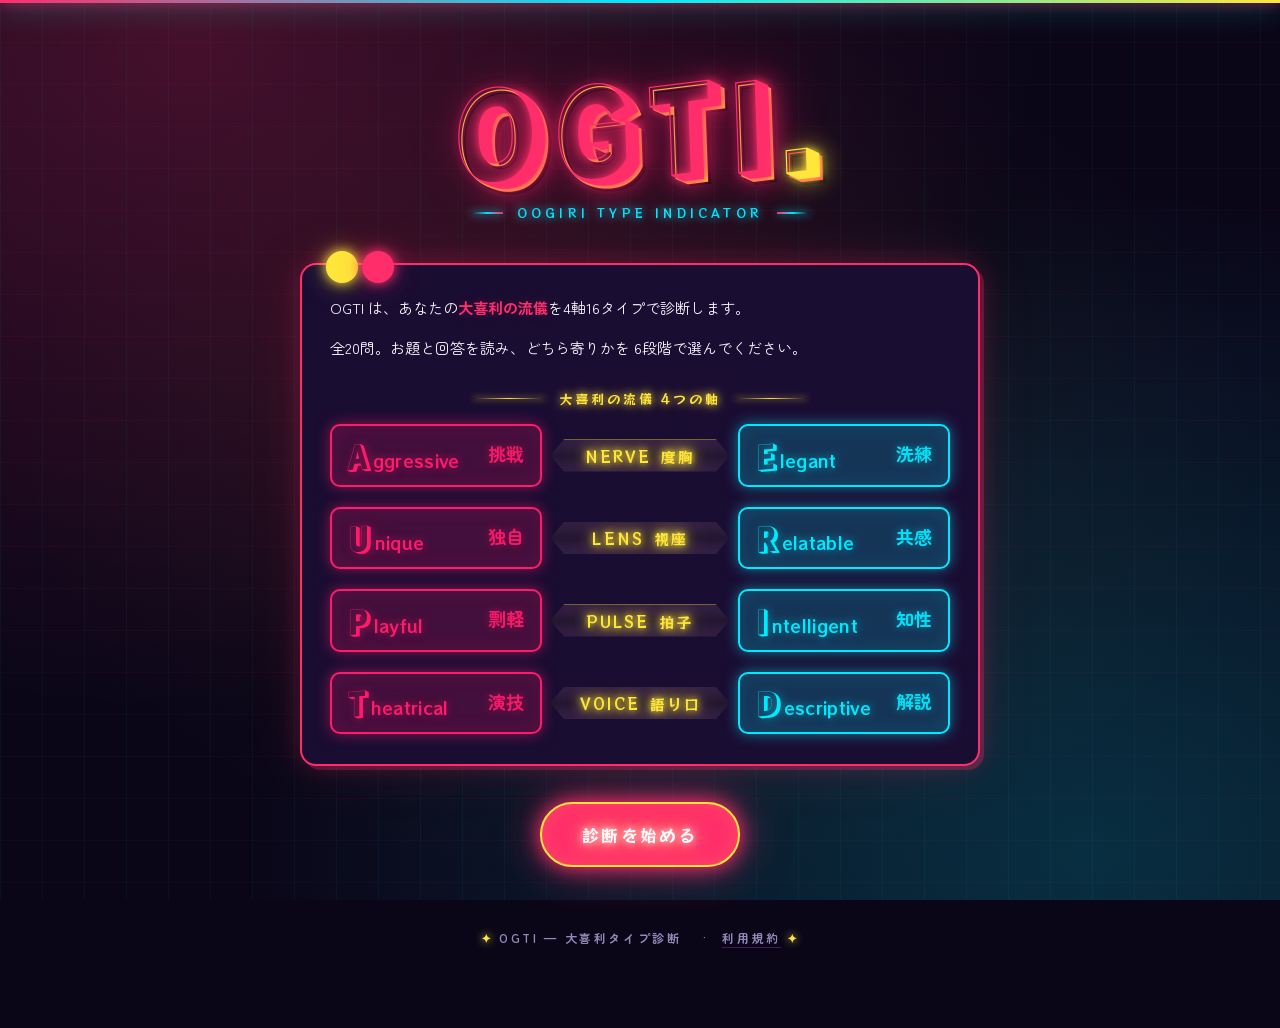
==== commit 61828283: "stale解消" ====
--- a/index.html
+++ b/index.html
@@ -3,8 +3,9 @@
 <head>
   <meta charset="utf-8" />
   <meta name="viewport" content="width=device-width, initial-scale=1" />
-  <title>OGTI — 大喜利タイプ診断</title>
-  <meta name="description" content="Oogiri Type Indicator — 4軸16タイプで、あなたの大喜利の流儀を診断します。" />
+  <!-- title / description / 以下の空要素は app.js の hydrateLanding() が config.js から埋める -->
+  <title></title>
+  <meta name="description" content="" />
   <link rel="preconnect" href="https://fonts.googleapis.com" />
   <link rel="preconnect" href="https://fonts.gstatic.com" crossorigin />
   <link href="https://fonts.googleapis.com/css2?family=Noto+Sans+JP:wght@400;500;700;900&family=Rampart+One&family=RocknRoll+One&family=Zen+Maru+Gothic:wght@400;500;700;900&display=swap" rel="stylesheet" />
@@ -13,50 +14,28 @@
 <body>
   <main class="app">
 
-    <!-- Landing -->
+    <!-- Landing (テキストは config.js から JS で注入) -->
     <section id="screen-landing" class="screen active">
       <header class="brand">
-        <h1 class="brand-title">OGTI<span class="accent">.</span></h1>
-        <p class="brand-sub">OOGIRI TYPE INDICATOR</p>
+        <h1 class="brand-title"></h1>
+        <p class="brand-sub"></p>
       </header>
 
       <div class="lead">
-        <p>OGTI は、あなたの<strong>大喜利の流儀</strong>を4軸16タイプで診断します。</p>
-        <p>全20問。お題と回答を読み、どちら寄りかを 6段階で選んでください。</p>
-        <div class="axes-heading"><span>大喜利の流儀 4つの軸</span></div>
-        <ul class="axes-intro">
-          <li>
-            <span data-pole="A"><span class="pole-name"><span class="init">A</span>ggressive</span><small>挑戦</small></span>
-            <span class="vs"><strong>NERVE</strong><small>度胸</small></span>
-            <span data-pole="E"><span class="pole-name"><span class="init">E</span>legant</span><small>洗練</small></span>
-          </li>
-          <li>
-            <span data-pole="U"><span class="pole-name"><span class="init">U</span>nique</span><small>独自</small></span>
-            <span class="vs"><strong>LENS</strong><small>視座</small></span>
-            <span data-pole="R"><span class="pole-name"><span class="init">R</span>elatable</span><small>共感</small></span>
-          </li>
-          <li>
-            <span data-pole="P"><span class="pole-name"><span class="init">P</span>layful</span><small>剽軽</small></span>
-            <span class="vs"><strong>PULSE</strong><small>拍子</small></span>
-            <span data-pole="I"><span class="pole-name"><span class="init">I</span>ntelligent</span><small>知性</small></span>
-          </li>
-          <li>
-            <span data-pole="T"><span class="pole-name"><span class="init">T</span>heatrical</span><small>演技</small></span>
-            <span class="vs"><strong>VOICE</strong><small>語り口</small></span>
-            <span data-pole="D"><span class="pole-name"><span class="init">D</span>escriptive</span><small>解説</small></span>
-          </li>
-        </ul>
+        <!-- <p> 段落と <ul class="axes-intro"> の <li> 群は JS が生成 -->
+        <div class="axes-heading"><span></span></div>
+        <ul class="axes-intro"></ul>
       </div>
 
       <div class="btn-row">
-        <button id="btn-start" class="btn btn-primary" type="button">診断を始める</button>
+        <button id="btn-start" class="btn btn-primary" type="button"></button>
       </div>
     </section>
 
     <!-- Quiz -->
     <section id="screen-quiz" class="screen">
       <div class="progress">
-        <span id="progress-text">Q1 / 20</span>
+        <span id="progress-text"></span>
         <div class="progress-track"><div id="progress-bar" class="progress-fill"></div></div>
       </div>
 
@@ -72,6 +51,11 @@
 
     <!-- Result -->
     <section id="screen-result" class="screen">
+      <div class="browse-notice" id="browse-notice" hidden>
+        <span>他のタイプのページを見ています</span>
+        <button id="btn-back-to-mine" class="btn btn-small" type="button">自分の結果に戻る</button>
+      </div>
+
       <div class="result-card" id="result-card">
         <div class="type-watermark" id="type-watermark" aria-hidden="true"></div>
         <div class="type-symbol" id="type-symbol" aria-hidden="true"></div>
@@ -86,19 +70,11 @@
         <div id="result-axes"></div>
       </div>
 
-      <div class="result-section">
-        <h3>ハマったときの強み</h3>
-        <p id="result-strength"></p>
-      </div>
+      <div id="result-sections"></div>
 
-      <div class="result-section">
-        <h3>滑るときの癖</h3>
-        <p id="result-weakness"></p>
-      </div>
-
-      <div class="result-section">
-        <h3>相性の良い相方</h3>
-        <p id="result-partner"></p>
+      <div class="type-index-section">
+        <h3>他のタイプを見る</h3>
+        <div id="type-index" class="type-index"></div>
       </div>
 
       <div class="btn-row">
@@ -108,18 +84,18 @@
     </section>
 
     <footer class="site-foot">
-      OGTI — 大喜利タイプ診断
+      <span class="site-foot-brand"></span>
       <span class="site-foot-links"><a href="./terms.html">利用規約</a></span>
     </footer>
   </main>
 
   <div class="confetti-area" id="confetti" aria-hidden="true"></div>
 
-  <!-- Start drumroll overlay -->
+  <!-- Start drumroll overlay (テキストは config.drumroll から JS で注入) -->
   <div class="start-overlay" id="start-overlay" aria-hidden="true">
     <div class="start-text">
-      <div class="start-line start-line-1">続いてのお題は、</div>
-      <div class="start-line start-line-2">こちら！</div>
+      <div class="start-line start-line-1"></div>
+      <div class="start-line start-line-2"></div>
     </div>
   </div>
 
@@ -129,6 +105,10 @@
     <div class="share-card">
       <button class="share-close" id="share-close" type="button" aria-label="閉じる">×</button>
       <h3 class="share-title">シェア用画像</h3>
+      <div class="share-format-tabs" id="share-format-tabs">
+        <button class="share-format-btn active" type="button" data-format="square">正方形</button>
+        <button class="share-format-btn" type="button" data-format="portrait">縦長</button>
+      </div>
       <div class="share-preview">
         <img id="share-image" alt="診断結果画像" />
         <div class="share-spinner" id="share-spinner">生成中…</div>
@@ -136,7 +116,7 @@
       <div class="share-actions">
         <button class="btn btn-primary" id="share-download" type="button">画像を保存</button>
       </div>
-      <p class="share-hint">保存した画像を Twitter / LINE / Instagram 等に添付できます</p>
+      <p class="share-hint">保存した画像をSNS等に添付できます</p>
     </div>
   </div>
 
--- a/styles.css
+++ b/styles.css
@@ -1,4 +1,41 @@
+/* ============================================================
+ * Theme / Palette / Group プリセット (3レイヤー)
+ *
+ *   theme   = 構造レイヤー (フォント・角丸など。色を持たない)
+ *   palette = UI配色レイヤー (色トークン、ロードごとにランダム可)
+ *   group   = 診断結果の意味を持つセマンティック色 (固定)
+ *
+ * theme / palette は config.js から <html data-theme data-palette> に
+ * 反映され、以下のブロックから該当プリセットが選ばれる。
+ *
+ * group 色は「第1軸×第2軸のどのファミリか」を伝えるマーカーなので、
+ * UIパレットで変わってはならない。:root 直下に固定で置く。
+ *
+ * 新パレットを追加するときは :root[data-palette="..."] ブロックを
+ * 足すだけで動く。group 色は触らないこと。
+ * ============================================================ */
+
+/* ---- group 色 (診断結果のセマンティック色・固定) ----
+   タイプコード先頭2文字 = 第1軸×第2軸の4パターン。
+   インデックス順: config.axes[0].left + config.axes[1].left から
+   left-left / left-right / right-left / right-right */
 :root {
+  --group-1-main: #ff2e8c; --group-1-deep: #c01860;
+  --group-2-main: #ff7a1a; --group-2-deep: #c95200;
+  --group-3-main: #a44dff; --group-3-deep: #6a1fb8;
+  --group-4-main: #00c8ff; --group-4-deep: #008fb8;
+}
+
+/* ---- base fallback (data 属性なしでも動くデフォルト = neon + red-blue) ---- */
+:root {
+  /* theme: neon */
+  --display: 'Rampart One', 'Noto Sans JP', sans-serif;
+  --chunky:  'RocknRoll One', 'Noto Sans JP', sans-serif;
+  --body:    'Zen Maru Gothic', 'Noto Sans JP', -apple-system, sans-serif;
+  --radius: 16px;
+  --radius-lg: 24px;
+
+  /* palette: red-blue */
   --bg: #0a0618;
   --bg-alt: #140828;
   --panel: #1a0d32;
@@ -6,30 +43,334 @@
   --text: #faf8ff;
   --muted: #9388b8;
   --line: #3a1d5c;
+  --ink: #05010f;
   --accent: #ff2e6b;
   --accent-deep: #c91550;
   --accent-soft: rgba(255, 46, 107, 0.22);
   --gold: #ffe63a;
   --gold-deep: #b89608;
-  --ink: #05010f;
   --frame: #ff2e6b;
   --frame-cyan: #00eaff;
   --pop: #ff66b3;
   --pole-left: #ff1a6b;
   --pole-right: #00eaff;
-  --pole-A: var(--pole-left);
-  --pole-U: var(--pole-left);
-  --pole-P: var(--pole-left);
-  --pole-T: var(--pole-left);
-  --pole-E: var(--pole-right);
-  --pole-R: var(--pole-right);
-  --pole-I: var(--pole-right);
-  --pole-D: var(--pole-right);
+}
+
+/* ---- theme: neon (構造・フォント・角丸) ---- */
+:root[data-theme="neon"] {
+  --display: 'Rampart One', 'Noto Sans JP', sans-serif;
+  --chunky:  'RocknRoll One', 'Noto Sans JP', sans-serif;
+  --body:    'Zen Maru Gothic', 'Noto Sans JP', -apple-system, sans-serif;
   --radius: 16px;
   --radius-lg: 24px;
-  --display: 'Rampart One', 'Noto Sans JP', sans-serif;
-  --chunky: 'RocknRoll One', 'Noto Sans JP', sans-serif;
-  --body: 'Zen Maru Gothic', 'Noto Sans JP', -apple-system, sans-serif;
+}
+
+/* ---- palette: red-blue (現行の赤×青×金) ---- */
+:root[data-palette="red-blue"] {
+  --bg: #0a0618;
+  --bg-alt: #140828;
+  --panel: #1a0d32;
+  --panel-alt: #241248;
+  --text: #faf8ff;
+  --muted: #9388b8;
+  --line: #3a1d5c;
+  --ink: #05010f;
+  --accent: #ff2e6b;
+  --accent-deep: #c91550;
+  --accent-soft: rgba(255, 46, 107, 0.22);
+  --gold: #ffe63a;
+  --gold-deep: #b89608;
+  --frame: #ff2e6b;
+  --frame-cyan: #00eaff;
+  --pop: #ff66b3;
+  --pole-left: #ff1a6b;
+  --pole-right: #00eaff;
+}
+
+/* ---- palette: lime-magenta (黄緑×紫のネオン) ---- */
+:root[data-palette="lime-magenta"] {
+  --bg: #0a140a;
+  --bg-alt: #0f2415;
+  --panel: #132a1a;
+  --panel-alt: #1d3d28;
+  --text: #f6fff0;
+  --muted: #8fb09a;
+  --line: #2a5238;
+  --ink: #050f08;
+  --accent: #d0ff2e;
+  --accent-deep: #7aa800;
+  --accent-soft: rgba(208, 255, 46, 0.22);
+  --gold: #ffd93a;
+  --gold-deep: #b88c08;
+  --frame: #d0ff2e;
+  --frame-cyan: #ff4fd8;
+  --pop: #a8ff66;
+  --pole-left: #d0ff2e;
+  --pole-right: #ff4fd8;
+}
+
+/* ---- palette: matrix (映画 The Matrix 風、全面緑) ---- */
+:root[data-palette="matrix"] {
+  --bg: #000804;
+  --bg-alt: #001a0c;
+  --panel: #002613;
+  --panel-alt: #00381e;
+  --text: #d6ffd6;
+  --muted: #5c9c70;
+  --line: #0a4d1e;
+  --ink: #000402;
+  --accent: #00ff41;
+  --accent-deep: #00a82b;
+  --accent-soft: rgba(0, 255, 65, 0.22);
+  --gold: #c8ff2e;
+  --gold-deep: #7fa816;
+  --frame: #00ff41;
+  --frame-cyan: #80ffaa;
+  --pop: #66ff99;
+  --pole-left: #00ff41;
+  --pole-right: #00ffaa;
+}
+
+/* ---- palette: sunset (夕焼け: オレンジ×マゼンタ×金、藍背景) ---- */
+:root[data-palette="sunset"] {
+  --bg: #1a0a24;
+  --bg-alt: #240e30;
+  --panel: #2d103a;
+  --panel-alt: #3e1650;
+  --text: #fff5ed;
+  --muted: #b09c9c;
+  --line: #4a1f5c;
+  --ink: #0a0410;
+  --accent: #ff7a30;
+  --accent-deep: #c94b00;
+  --accent-soft: rgba(255, 122, 48, 0.22);
+  --gold: #ffd230;
+  --gold-deep: #b88508;
+  --frame: #ff7a30;
+  --frame-cyan: #ff5fa8;
+  --pop: #ffa466;
+  --pole-left: #ff6a1a;
+  --pole-right: #ff3d97;
+}
+
+/* ---- palette: ice (氷の洞窟: 白×青×シアン、深紺背景) ---- */
+:root[data-palette="ice"] {
+  --bg: #040814;
+  --bg-alt: #081024;
+  --panel: #0c1838;
+  --panel-alt: #122850;
+  --text: #f0f8ff;
+  --muted: #8ba8c4;
+  --line: #1e3560;
+  --ink: #020510;
+  --accent: #4fc3ff;
+  --accent-deep: #1565c0;
+  --accent-soft: rgba(79, 195, 255, 0.22);
+  --gold: #e0f0ff;
+  --gold-deep: #7a95b0;
+  --frame: #4fc3ff;
+  --frame-cyan: #ffffff;
+  --pop: #88e8ff;
+  --pole-left: #4fc3ff;
+  --pole-right: #00ffff;
+}
+
+/* ---- palette: blood-moon (血月: 深赤×オレンジ×琥珀、黒背景) ---- */
+:root[data-palette="blood-moon"] {
+  --bg: #120406;
+  --bg-alt: #1a080a;
+  --panel: #260a0e;
+  --panel-alt: #3a1014;
+  --text: #fff0eb;
+  --muted: #9c7070;
+  --line: #4d1a20;
+  --ink: #0a0204;
+  --accent: #ff2040;
+  --accent-deep: #a00820;
+  --accent-soft: rgba(255, 32, 64, 0.22);
+  --gold: #ffae00;
+  --gold-deep: #a86500;
+  --frame: #ff2040;
+  --frame-cyan: #ff7a2e;
+  --pop: #ff4080;
+  --pole-left: #ff1a40;
+  --pole-right: #ff9020;
+}
+
+/* ---- palette: vaporwave (80年代ポップ: ピンク×シアン×紫) ---- */
+:root[data-palette="vaporwave"] {
+  --bg: #130a28;
+  --bg-alt: #1c0e38;
+  --panel: #25134a;
+  --panel-alt: #341e60;
+  --text: #ffeffa;
+  --muted: #ac9fc8;
+  --line: #462d70;
+  --ink: #09051a;
+  --accent: #ff6ec7;
+  --accent-deep: #b82d8e;
+  --accent-soft: rgba(255, 110, 199, 0.22);
+  --gold: #ffe088;
+  --gold-deep: #b89858;
+  --frame: #ff6ec7;
+  --frame-cyan: #5eeaff;
+  --pop: #c080ff;
+  --pole-left: #ff6ec7;
+  --pole-right: #5eeaff;
+}
+
+/* ---- palette: hacker (アンバーターミナル: 琥珀色の旧式 CRT) ---- */
+:root[data-palette="hacker"] {
+  --bg: #0a0604;
+  --bg-alt: #140a04;
+  --panel: #1e1004;
+  --panel-alt: #2d1808;
+  --text: #ffd49c;
+  --muted: #a07a4a;
+  --line: #3d2410;
+  --ink: #060200;
+  --accent: #ff9f00;
+  --accent-deep: #b86800;
+  --accent-soft: rgba(255, 159, 0, 0.22);
+  --gold: #ffcc44;
+  --gold-deep: #a88c20;
+  --frame: #ff9f00;
+  --frame-cyan: #ff7a1a;
+  --pop: #ffbe5e;
+  --pole-left: #ff9f00;
+  --pole-right: #ffc825;
+}
+
+/* ---- palette: miami (Miami Vice 80s: ホットピンク×ターコイズ) ---- */
+:root[data-palette="miami"] {
+  --bg: #1a0828;
+  --bg-alt: #250c38;
+  --panel: #301248;
+  --panel-alt: #421860;
+  --text: #fff0fa;
+  --muted: #bc9db8;
+  --line: #5a2570;
+  --ink: #0a0414;
+  --accent: #ff4fa8;
+  --accent-deep: #b82d7a;
+  --accent-soft: rgba(255, 79, 168, 0.22);
+  --gold: #fff8e0;
+  --gold-deep: #b8b088;
+  --frame: #ff4fa8;
+  --frame-cyan: #00e0d4;
+  --pop: #ff8ac8;
+  --pole-left: #ff4fa8;
+  --pole-right: #00e0d4;
+}
+
+/* ---- palette: aurora (オーロラ: 紫×緑×青、深紺背景) ---- */
+:root[data-palette="aurora"] {
+  --bg: #040814;
+  --bg-alt: #081224;
+  --panel: #0c1c38;
+  --panel-alt: #122850;
+  --text: #e8f5ff;
+  --muted: #8aa4c0;
+  --line: #1e3d60;
+  --ink: #02050c;
+  --accent: #aa4fff;
+  --accent-deep: #6820b0;
+  --accent-soft: rgba(170, 79, 255, 0.22);
+  --gold: #b8ffe0;
+  --gold-deep: #4a9075;
+  --frame: #aa4fff;
+  --frame-cyan: #4fffcc;
+  --pop: #c888ff;
+  --pole-left: #aa4fff;
+  --pole-right: #4fffcc;
+}
+
+/* ---- palette: arcade (アーケードゲーム: マゼンタ×シアン×イエロー) ---- */
+:root[data-palette="arcade"] {
+  --bg: #060612;
+  --bg-alt: #0a0a1e;
+  --panel: #101030;
+  --panel-alt: #1a1a48;
+  --text: #f8f8ff;
+  --muted: #9c9cc0;
+  --line: #2a2a60;
+  --ink: #030308;
+  --accent: #ff00aa;
+  --accent-deep: #b80078;
+  --accent-soft: rgba(255, 0, 170, 0.22);
+  --gold: #ffff00;
+  --gold-deep: #a8a800;
+  --frame: #ff00aa;
+  --frame-cyan: #00ffff;
+  --pop: #ff5fc8;
+  --pole-left: #ff00aa;
+  --pole-right: #00ffff;
+}
+
+/* ---- palette: lava (溶岩: 赤×オレンジ×黄、暗黒背景) ---- */
+:root[data-palette="lava"] {
+  --bg: #0a0402;
+  --bg-alt: #140604;
+  --panel: #1a0808;
+  --panel-alt: #2a0e08;
+  --text: #fff5e8;
+  --muted: #a07058;
+  --line: #481810;
+  --ink: #060200;
+  --accent: #ff4500;
+  --accent-deep: #a82800;
+  --accent-soft: rgba(255, 69, 0, 0.22);
+  --gold: #ffd700;
+  --gold-deep: #b89500;
+  --frame: #ff4500;
+  --frame-cyan: #ff7a00;
+  --pop: #ff7a2e;
+  --pole-left: #ff2a00;
+  --pole-right: #ffae00;
+}
+
+/* ---- palette: deep-sea (深海: ターコイズ×深青×青白) ---- */
+:root[data-palette="deep-sea"] {
+  --bg: #020810;
+  --bg-alt: #041020;
+  --panel: #081830;
+  --panel-alt: #102848;
+  --text: #d0f0ff;
+  --muted: #6590b0;
+  --line: #1a3560;
+  --ink: #010408;
+  --accent: #00d8c0;
+  --accent-deep: #007a70;
+  --accent-soft: rgba(0, 216, 192, 0.22);
+  --gold: #88eaff;
+  --gold-deep: #4888a8;
+  --frame: #00d8c0;
+  --frame-cyan: #4fa8ff;
+  --pop: #44f0d8;
+  --pole-left: #00d8c0;
+  --pole-right: #4fa8ff;
+}
+
+/* ---- palette: halloween (ハロウィン: オレンジ×紫×妖緑) ---- */
+:root[data-palette="halloween"] {
+  --bg: #0a0410;
+  --bg-alt: #140818;
+  --panel: #1e0c28;
+  --panel-alt: #2a1440;
+  --text: #fff4e0;
+  --muted: #9c8898;
+  --line: #3c2048;
+  --ink: #05020a;
+  --accent: #ff7a00;
+  --accent-deep: #b85200;
+  --accent-soft: rgba(255, 122, 0, 0.22);
+  --gold: #a8ff4f;
+  --gold-deep: #5c9c1e;
+  --frame: #ff7a00;
+  --frame-cyan: #a040ff;
+  --pop: #ffa440;
+  --pole-left: #ff7a00;
+  --pole-right: #a040ff;
 }
 
 * { box-sizing: border-box; }
@@ -41,9 +382,9 @@
   color: var(--text);
   line-height: 1.75;
   background:
-    radial-gradient(ellipse at 15% 5%, rgba(255, 46, 107, 0.24), transparent 55%),
-    radial-gradient(ellipse at 85% 95%, rgba(0, 234, 255, 0.18), transparent 55%),
-    radial-gradient(ellipse at 50% 50%, rgba(255, 230, 58, 0.05), transparent 70%),
+    radial-gradient(ellipse at 15% 5%, color-mix(in srgb, var(--accent) 24%, transparent), transparent 55%),
+    radial-gradient(ellipse at 85% 95%, color-mix(in srgb, var(--pole-right) 18%, transparent), transparent 55%),
+    radial-gradient(ellipse at 50% 50%, color-mix(in srgb, var(--gold) 5%, transparent), transparent 70%),
     var(--bg);
   background-attachment: fixed;
   -webkit-font-smoothing: antialiased;
@@ -56,8 +397,8 @@
   position: fixed;
   inset: 0;
   background-image:
-    linear-gradient(rgba(255, 46, 107, 0.045) 1px, transparent 1px),
-    linear-gradient(90deg, rgba(0, 234, 255, 0.045) 1px, transparent 1px);
+    linear-gradient(color-mix(in srgb, var(--accent) 4.5%, transparent) 1px, transparent 1px),
+    linear-gradient(90deg, color-mix(in srgb, var(--pole-right) 4.5%, transparent) 1px, transparent 1px);
   background-size: 42px 42px;
   pointer-events: none;
   z-index: 0;
@@ -73,7 +414,7 @@
   box-shadow:
     0 0 12px var(--accent),
     0 0 28px var(--pole-right),
-    0 0 48px rgba(255, 230, 58, 0.4);
+    0 0 48px color-mix(in srgb, var(--gold) 40%, transparent);
 }
 
 .app {
@@ -87,7 +428,9 @@
   display: flex;
   flex-direction: column;
   justify-content: center;
-}
+  transition: opacity 0.45s ease;
+}
+.app.is-transitioning { opacity: 0; }
 
 .screen { display: none; }
 .screen.active { display: block; animation: slideIn 0.45s cubic-bezier(0.22, 1, 0.36, 1); }
@@ -167,8 +510,8 @@
   padding: 30px 28px;
   box-shadow:
     0 0 24px var(--accent-soft),
-    0 0 60px rgba(255, 46, 107, 0.12),
-    4px 4px 0 rgba(255, 46, 107, 0.25);
+    0 0 60px color-mix(in srgb, var(--accent) 12%, transparent),
+    4px 4px 0 color-mix(in srgb, var(--accent) 25%, transparent);
   margin-bottom: 36px;
   position: relative;
 }
@@ -178,19 +521,20 @@
   position: absolute;
   top: -14px;
   width: 28px; height: 28px;
-  border: 2.5px solid var(--frame);
   border-radius: 50%;
   z-index: 2;
 }
 .lead::before {
   left: 24px;
   background: var(--gold);
-  box-shadow: 0 0 12px var(--gold), 0 0 24px rgba(255, 230, 58, 0.5);
+  border: 2.5px solid var(--gold);
+  box-shadow: 0 0 12px var(--gold), 0 0 24px color-mix(in srgb, var(--gold) 50%, transparent);
 }
 .lead::after {
   left: 60px;
   background: var(--accent);
-  box-shadow: 0 0 12px var(--accent), 0 0 24px rgba(255, 46, 107, 0.5);
+  border: 2.5px solid var(--accent);
+  box-shadow: 0 0 12px var(--accent), 0 0 24px color-mix(in srgb, var(--accent) 50%, transparent);
 }
 
 .lead p { margin: 0 0 14px; font-size: 15px; }
@@ -211,7 +555,7 @@
   font-size: 13px;
   letter-spacing: 0.22em;
   color: var(--gold);
-  text-shadow: 0 0 8px var(--gold), 0 0 18px rgba(255, 230, 58, 0.3);
+  text-shadow: 0 0 8px var(--gold), 0 0 18px color-mix(in srgb, var(--gold) 30%, transparent);
 }
 .axes-heading::before,
 .axes-heading::after {
@@ -241,7 +585,7 @@
   font-size: 14px;
   position: relative;
 }
-.axes-intro li > span[data-pole] {
+.axes-intro li > span[data-side] {
   display: grid;
   grid-template-columns: 1fr 1fr;
   align-items: center;
@@ -262,18 +606,12 @@
   white-space: nowrap;
   text-shadow: 0 0 10px color-mix(in srgb, var(--pole-color) 60%, transparent);
 }
-.axes-intro li > span[data-pole] .pole-name {
+.axes-intro li > span[data-side="left"]  { --pole-color: var(--pole-left); }
+.axes-intro li > span[data-side="right"] { --pole-color: var(--pole-right); }
+.axes-intro li > span[data-side] .pole-name {
   justify-self: start;
 }
-.axes-intro li > span[data-pole="A"] { --pole-color: var(--pole-A); }
-.axes-intro li > span[data-pole="E"] { --pole-color: var(--pole-E); }
-.axes-intro li > span[data-pole="U"] { --pole-color: var(--pole-U); }
-.axes-intro li > span[data-pole="R"] { --pole-color: var(--pole-R); }
-.axes-intro li > span[data-pole="P"] { --pole-color: var(--pole-P); }
-.axes-intro li > span[data-pole="I"] { --pole-color: var(--pole-I); }
-.axes-intro li > span[data-pole="T"] { --pole-color: var(--pole-T); }
-.axes-intro li > span[data-pole="D"] { --pole-color: var(--pole-D); }
-.axes-intro li > span[data-pole] small {
+.axes-intro li > span[data-side] small {
   color: var(--pole-color);
   opacity: 0.95;
   justify-self: end;
@@ -309,9 +647,9 @@
   min-width: clamp(80px, 24vw, 180px);
   background:
     linear-gradient(180deg,
-      rgba(52, 28, 96, 0.92) 0%,
-      rgba(26, 13, 50, 0.96) 50%,
-      rgba(52, 28, 96, 0.92) 100%);
+      color-mix(in srgb, var(--panel-alt) 92%, transparent) 0%,
+      color-mix(in srgb, var(--panel) 96%, transparent) 50%,
+      color-mix(in srgb, var(--panel-alt) 92%, transparent) 100%);
   color: var(--gold);
   justify-self: center;
   align-self: center;
@@ -326,20 +664,20 @@
   filter:
     drop-shadow(0 0 4px var(--gold))
     drop-shadow(0 0 14px var(--gold))
-    drop-shadow(0 0 32px rgba(255, 230, 58, 0.55))
-    drop-shadow(0 0 60px rgba(255, 230, 58, 0.22));
+    drop-shadow(0 0 32px color-mix(in srgb, var(--gold) 55%, transparent))
+    drop-shadow(0 0 60px color-mix(in srgb, var(--gold) 22%, transparent));
   position: relative;
   z-index: 2;
   margin: 0;
   text-shadow:
     0 0 6px var(--gold),
     0 0 14px var(--gold),
-    0 0 28px rgba(255, 230, 58, 0.55);
+    0 0 28px color-mix(in srgb, var(--gold) 55%, transparent);
 }
 .axes-intro .vs strong {
-  font-family: var(--display);
+  font-family: var(--chunky);
   font-weight: 400;
-  font-size: clamp(11px, 2vw, 15px);
+  font-size: clamp(12px, 2vw, 15px);
   letter-spacing: clamp(0.08em, 0.2vw, 0.14em);
   line-height: 1;
   display: inline-block;
@@ -347,14 +685,12 @@
 .axes-intro .vs small {
   font-family: var(--chunky);
   font-weight: 400;
-  font-size: clamp(10px, 1.6vw, 12px);
-  color: #fff;
+  font-size: clamp(13px, 2.1vw, 15px);
+  color: var(--gold);
   letter-spacing: clamp(0.04em, 0.16vw, 0.12em);
   margin: 0;
   line-height: 1;
   display: inline-block;
-  padding-top: 1px;
-  text-shadow: 0 0 6px rgba(255, 255, 255, 0.6);
 }
 .axes-intro .vs::before,
 .axes-intro .vs::after { display: none; }
@@ -375,7 +711,7 @@
   cursor: pointer;
   box-shadow:
     0 0 14px var(--accent-soft),
-    0 0 32px rgba(255, 46, 107, 0.15);
+    0 0 32px color-mix(in srgb, var(--accent) 15%, transparent);
   transition: transform 0.12s ease, box-shadow 0.12s ease, background 0.15s ease, border-color 0.15s ease;
 }
 .btn:hover {
@@ -383,7 +719,7 @@
   transform: translate(-1px, -1px);
   box-shadow:
     0 0 20px var(--accent),
-    0 0 44px rgba(255, 46, 107, 0.35);
+    0 0 44px color-mix(in srgb, var(--accent) 35%, transparent);
 }
 .btn:active {
   transform: translate(1px, 1px);
@@ -393,7 +729,7 @@
   opacity: 0.3;
   cursor: not-allowed;
   transform: none;
-  box-shadow: 0 0 6px rgba(255, 46, 107, 0.2);
+  box-shadow: 0 0 6px color-mix(in srgb, var(--accent) 20%, transparent);
 }
 
 .btn-primary {
@@ -406,15 +742,15 @@
   text-shadow: 0 0 10px #fff, 0 0 20px var(--gold);
   box-shadow:
     0 0 20px var(--accent),
-    0 0 48px rgba(255, 46, 107, 0.55),
-    inset 0 0 20px rgba(255, 230, 58, 0.15);
+    0 0 48px color-mix(in srgb, var(--accent) 55%, transparent),
+    inset 0 0 20px color-mix(in srgb, var(--gold) 15%, transparent);
 }
 .btn-primary:hover {
-  background: #ff4080;
+  background: var(--accent-deep);
   box-shadow:
     0 0 28px var(--accent),
-    0 0 64px rgba(255, 46, 107, 0.7),
-    inset 0 0 24px rgba(255, 230, 58, 0.22);
+    0 0 64px color-mix(in srgb, var(--accent) 70%, transparent),
+    inset 0 0 24px color-mix(in srgb, var(--gold) 22%, transparent);
 }
 
 .btn-row {
@@ -458,7 +794,7 @@
   transition: width 0.5s cubic-bezier(0.22, 1, 0.36, 1);
   box-shadow:
     0 0 14px var(--accent),
-    0 0 28px rgba(255, 46, 107, 0.5);
+    0 0 28px color-mix(in srgb, var(--accent) 50%, transparent);
 }
 
 .question {
@@ -468,7 +804,7 @@
   padding: 40px 30px 32px;
   box-shadow:
     0 0 24px var(--accent-soft),
-    0 0 60px rgba(255, 46, 107, 0.10);
+    0 0 60px color-mix(in srgb, var(--accent) 10%, transparent);
   margin-bottom: 28px;
   position: relative;
 }
@@ -484,7 +820,7 @@
   font-size: 12px;
   letter-spacing: 0.2em;
   border: 1.5px solid var(--gold);
-  box-shadow: 0 0 14px var(--gold), 0 0 28px rgba(255, 230, 58, 0.4);
+  box-shadow: 0 0 14px var(--gold), 0 0 28px color-mix(in srgb, var(--gold) 40%, transparent);
   text-shadow: 0 0 8px var(--gold);
 }
 .question-prompt {
@@ -520,12 +856,12 @@
 .choice-display.choice-a {
   transform: rotate(-0.6deg);
   border-color: var(--accent);
-  box-shadow: 0 0 16px rgba(255, 46, 107, 0.28);
+  box-shadow: 0 0 16px color-mix(in srgb, var(--accent) 28%, transparent);
 }
 .choice-display.choice-b {
   transform: rotate(0.6deg);
   border-color: var(--pole-right);
-  box-shadow: 0 0 16px rgba(0, 234, 255, 0.28);
+  box-shadow: 0 0 16px color-mix(in srgb, var(--pole-right) 28%, transparent);
 }
 .choice-display .choice-label {
   flex: 0 0 auto;
@@ -540,14 +876,14 @@
   font-family: var(--display);
   font-size: 16px;
   border: 2px solid var(--accent);
-  box-shadow: 0 0 12px var(--accent), inset 0 0 8px rgba(255, 230, 58, 0.3);
+  box-shadow: 0 0 12px var(--accent), inset 0 0 8px color-mix(in srgb, var(--gold) 30%, transparent);
   text-shadow: 0 0 8px var(--gold);
 }
 .choice-display.choice-b .choice-label {
   background: var(--ink);
   color: var(--pole-right);
   border-color: var(--pole-right);
-  box-shadow: 0 0 12px var(--pole-right), inset 0 0 8px rgba(0, 234, 255, 0.3);
+  box-shadow: 0 0 12px var(--pole-right), inset 0 0 8px color-mix(in srgb, var(--pole-right) 30%, transparent);
   text-shadow: 0 0 8px var(--pole-right);
 }
 .choice-display .choice-text { flex: 1; font-weight: 500; }
@@ -605,13 +941,13 @@
   border: 2px solid var(--muted);
   transition: background 0.15s ease, border-color 0.15s ease, box-shadow 0.15s ease;
 }
-.likert-btn[data-value="-1.9"] .likert-dot,
-.likert-btn[data-value="1.9"] .likert-dot {
+.likert-btn[data-value="-5"] .likert-dot,
+.likert-btn[data-value="5"] .likert-dot {
   width: 16px;
   height: 16px;
 }
-.likert-btn[data-value="-2.9"] .likert-dot,
-.likert-btn[data-value="2.9"] .likert-dot {
+.likert-btn[data-value="-7"] .likert-dot,
+.likert-btn[data-value="7"] .likert-dot {
   width: 20px;
   height: 20px;
 }
@@ -621,7 +957,7 @@
   color: var(--text);
   border-color: var(--gold);
   transform: translate(-1px, -1px);
-  box-shadow: 0 0 14px var(--gold), 0 0 28px rgba(255, 230, 58, 0.3);
+  box-shadow: 0 0 14px var(--gold), 0 0 28px color-mix(in srgb, var(--gold) 30%, transparent);
   outline: none;
 }
 .likert-btn.is-hover .likert-dot,
@@ -638,12 +974,12 @@
 .likert-btn { --selection-color: var(--accent); --selection-alpha: 100%; }
 .likert-btn.likert-a { --selection-color: var(--pole-left); }
 .likert-btn.likert-b { --selection-color: var(--pole-right); }
-.likert-btn[data-value="-0.9"],
-.likert-btn[data-value="0.9"]  { --selection-alpha: 55%; }
-.likert-btn[data-value="-1.9"],
-.likert-btn[data-value="1.9"]  { --selection-alpha: 78%; }
-.likert-btn[data-value="-2.9"],
-.likert-btn[data-value="2.9"]  { --selection-alpha: 100%; }
+.likert-btn[data-value="-3"],
+.likert-btn[data-value="3"]  { --selection-alpha: 55%; }
+.likert-btn[data-value="-5"],
+.likert-btn[data-value="5"]  { --selection-alpha: 78%; }
+.likert-btn[data-value="-7"],
+.likert-btn[data-value="7"]  { --selection-alpha: 100%; }
 
 .likert-btn.selected {
   background: color-mix(in srgb, var(--selection-color) var(--selection-alpha), var(--panel));
@@ -667,6 +1003,137 @@
 }
 
 /* ---------- Result ---------- */
+
+.browse-notice {
+  display: flex;
+  align-items: center;
+  justify-content: space-between;
+  gap: 14px;
+  padding: 14px 18px;
+  margin-bottom: 20px;
+  background: var(--panel);
+  border: 2px solid var(--gold);
+  border-radius: var(--radius);
+  color: var(--gold);
+  font-family: var(--chunky);
+  font-size: 14px;
+  box-shadow: 0 0 16px color-mix(in srgb, var(--gold) 25%, transparent);
+}
+.browse-notice[hidden] { display: none; }
+.browse-notice > span {
+  text-shadow: 0 0 8px color-mix(in srgb, var(--gold) 50%, transparent);
+}
+.btn-small {
+  padding: 8px 16px;
+  font-size: 13px;
+  font-family: var(--chunky);
+  background: var(--panel-alt);
+  color: var(--text);
+  border: 2px solid var(--accent);
+  border-radius: var(--radius);
+  cursor: pointer;
+  transition: background 0.15s ease, box-shadow 0.15s ease;
+}
+.btn-small:hover {
+  background: var(--accent-deep);
+  box-shadow: 0 0 12px var(--accent);
+}
+
+/* ---------- Type index (他のタイプ一覧) ---------- */
+
+.type-index-section {
+  margin: 32px 0 28px;
+}
+.type-index-section > h3 {
+  font-family: var(--chunky);
+  font-size: 15px;
+  color: var(--gold);
+  text-align: center;
+  letter-spacing: 0.08em;
+  margin: 0 0 16px;
+  text-shadow: 0 0 10px color-mix(in srgb, var(--gold) 45%, transparent);
+}
+.type-index {
+  display: grid;
+  grid-template-columns: repeat(4, 1fr);
+  gap: 10px;
+}
+@media (max-width: 500px) {
+  .type-index { grid-template-columns: repeat(2, 1fr); gap: 8px; }
+}
+.type-card {
+  --card-color: var(--accent);
+  display: flex;
+  flex-direction: column;
+  align-items: center;
+  gap: 4px;
+  padding: 14px 8px 12px;
+  background: var(--panel);
+  border: 2px solid color-mix(in srgb, var(--card-color) 55%, transparent);
+  border-radius: var(--radius);
+  color: var(--text);
+  font-family: var(--body);
+  cursor: pointer;
+  transition: transform 0.12s ease, box-shadow 0.15s ease, border-color 0.15s ease, background 0.15s ease;
+  text-align: center;
+}
+.type-card[data-group="1"] { --card-color: var(--group-1-main); }
+.type-card[data-group="2"] { --card-color: var(--group-2-main); }
+.type-card[data-group="3"] { --card-color: var(--group-3-main); }
+.type-card[data-group="4"] { --card-color: var(--group-4-main); }
+.type-card:hover {
+  transform: translateY(-2px);
+  border-color: var(--card-color);
+  background: var(--panel-alt);
+  box-shadow: 0 0 14px color-mix(in srgb, var(--card-color) 45%, transparent);
+}
+.type-card-symbol {
+  font-family: var(--display);
+  font-size: 32px;
+  line-height: 1;
+  color: var(--card-color);
+  text-shadow: 0 0 10px color-mix(in srgb, var(--card-color) 55%, transparent);
+}
+.type-card-code {
+  font-family: var(--chunky);
+  font-size: 13px;
+  letter-spacing: 0.08em;
+  color: var(--gold);
+  margin-top: 4px;
+}
+.type-card-name {
+  font-size: 11px;
+  color: var(--muted);
+  line-height: 1.3;
+}
+.type-card.is-mine {
+  border-color: var(--gold);
+  box-shadow: 0 0 14px color-mix(in srgb, var(--gold) 40%, transparent);
+}
+.type-card.is-mine::before {
+  content: 'YOU';
+  position: absolute;
+  top: -8px;
+  right: 6px;
+  font-family: var(--chunky);
+  font-size: 9px;
+  letter-spacing: 0.1em;
+  padding: 2px 6px;
+  background: var(--gold);
+  color: var(--ink);
+  border-radius: 4px;
+}
+.type-card { position: relative; }
+.type-card.is-active {
+  background: var(--panel-alt);
+  border-color: var(--card-color);
+  box-shadow: 0 0 18px color-mix(in srgb, var(--card-color) 55%, transparent);
+}
+.type-card.is-mine.is-active {
+  box-shadow:
+    0 0 18px color-mix(in srgb, var(--card-color) 55%, transparent),
+    0 0 14px color-mix(in srgb, var(--gold) 40%, transparent);
+}
 
 .result-card {
   --group-color: var(--accent);
@@ -686,11 +1153,6 @@
   position: relative;
   overflow: hidden;
 }
-.result-card[data-group="AU"] { --group-color: #ff2e8c; --group-color-deep: #c01860; }
-.result-card[data-group="AR"] { --group-color: #ff7a1a; --group-color-deep: #c95200; }
-.result-card[data-group="EU"] { --group-color: #a44dff; --group-color-deep: #6a1fb8; }
-.result-card[data-group="ER"] { --group-color: #00c8ff; --group-color-deep: #008fb8; }
-
 .type-watermark {
   position: absolute;
   top: 50%;
@@ -762,7 +1224,7 @@
   margin: 18px 0 10px;
   color: var(--gold);
   letter-spacing: 0.04em;
-  text-shadow: 0 0 12px var(--gold), 0 0 24px rgba(255, 230, 58, 0.4);
+  text-shadow: 0 0 12px var(--gold), 0 0 24px color-mix(in srgb, var(--gold) 40%, transparent);
 }
 .result-group {
   display: flex;
@@ -847,7 +1309,13 @@
   border-radius: 99px;
   box-shadow: 0 0 8px var(--accent);
 }
-.result-section p { margin: 0; font-size: 15px; line-height: 1.95; color: var(--text); }
+.result-section p { margin: 0 0 14px; font-size: 15px; line-height: 1.95; color: var(--text); }
+.result-section p:last-child { margin-bottom: 0; }
+.result-section p strong {
+  color: var(--pole-left);
+  font-weight: 700;
+  text-shadow: 0 0 8px color-mix(in srgb, var(--pole-left) 45%, transparent);
+}
 
 .axis-row { margin-bottom: 28px; }
 .axis-row:last-child { margin-bottom: 0; }
@@ -856,27 +1324,21 @@
   align-items: center;
   gap: clamp(5px, 1vw, 8px);
   font-family: var(--chunky);
-  font-size: clamp(10px, 1.6vw, 12px);
+  font-size: clamp(13px, 2.1vw, 15px);
   letter-spacing: clamp(0.08em, 0.22vw, 0.16em);
   color: var(--gold);
   opacity: 0.9;
   white-space: nowrap;
 }
 .axis-title strong {
-  font-family: var(--display);
-  font-size: clamp(11px, 2vw, 15px);
+  font-family: var(--chunky);
+  font-size: clamp(12px, 2vw, 15px);
   letter-spacing: clamp(0.06em, 0.15vw, 0.1em);
   color: var(--gold);
-  text-shadow: 0 0 10px var(--gold), 0 0 22px rgba(255, 230, 58, 0.35);
-}
-.axis-row[data-winner="A"] { --pole-color: var(--pole-A); }
-.axis-row[data-winner="E"] { --pole-color: var(--pole-E); }
-.axis-row[data-winner="U"] { --pole-color: var(--pole-U); }
-.axis-row[data-winner="R"] { --pole-color: var(--pole-R); }
-.axis-row[data-winner="P"] { --pole-color: var(--pole-P); }
-.axis-row[data-winner="I"] { --pole-color: var(--pole-I); }
-.axis-row[data-winner="T"] { --pole-color: var(--pole-T); }
-.axis-row[data-winner="D"] { --pole-color: var(--pole-D); }
+  text-shadow: 0 0 10px var(--gold), 0 0 22px color-mix(in srgb, var(--gold) 35%, transparent);
+}
+.axis-row[data-winner-side="left"]  { --pole-color: var(--pole-left); }
+.axis-row[data-winner-side="right"] { --pole-color: var(--pole-right); }
 .axis-labels {
   display: grid;
   grid-template-columns: minmax(0, 1fr) auto minmax(0, 1fr);
@@ -1042,7 +1504,7 @@
   padding: 32px 30px;
   box-shadow:
     0 0 24px var(--accent-soft),
-    0 0 60px rgba(255, 46, 107, 0.10);
+    0 0 60px color-mix(in srgb, var(--accent) 10%, transparent);
   margin-bottom: 24px;
 }
 .doc-intro {
@@ -1098,7 +1560,7 @@
 .doc-meta {
   margin: 24px 0 0;
   padding: 18px 22px;
-  background: rgba(5, 1, 15, 0.4);
+  background: color-mix(in srgb, var(--ink) 40%, transparent);
   border: 1px solid var(--line);
   border-radius: 12px;
   font-size: 13px;
@@ -1157,7 +1619,7 @@
   display: none;
   align-items: center;
   justify-content: center;
-  background: rgba(5, 1, 15, 0.92);
+  background: color-mix(in srgb, var(--ink) 92%, transparent);
   backdrop-filter: blur(12px);
   -webkit-backdrop-filter: blur(12px);
   z-index: 150;
@@ -1228,7 +1690,7 @@
 .share-backdrop {
   position: absolute;
   inset: 0;
-  background: rgba(5, 1, 15, 0.82);
+  background: color-mix(in srgb, var(--ink) 82%, transparent);
   backdrop-filter: blur(10px);
   -webkit-backdrop-filter: blur(10px);
 }
@@ -1244,7 +1706,7 @@
   overflow-y: auto;
   box-shadow:
     0 0 40px var(--accent),
-    0 0 80px rgba(255, 46, 107, 0.35);
+    0 0 80px color-mix(in srgb, var(--accent) 35%, transparent);
   animation: slideIn 0.3s cubic-bezier(0.22, 1, 0.36, 1);
 }
 .share-title {
@@ -1272,19 +1734,54 @@
   z-index: 2;
 }
 .share-close:hover { background: var(--panel-alt); box-shadow: 0 0 14px var(--accent); }
+.share-format-tabs {
+  display: flex;
+  justify-content: center;
+  gap: 10px;
+  margin: 0 0 18px;
+}
+.share-format-btn {
+  appearance: none;
+  background: transparent;
+  border: 2px solid var(--line);
+  color: var(--muted);
+  padding: 8px 20px;
+  border-radius: 999px;
+  font-family: var(--chunky);
+  font-size: 13px;
+  letter-spacing: 0.1em;
+  cursor: pointer;
+  transition: background 0.15s ease, border-color 0.15s ease, color 0.15s ease, box-shadow 0.15s ease;
+}
+.share-format-btn:hover {
+  color: var(--text);
+  border-color: var(--gold);
+}
+.share-format-btn.active {
+  background: var(--accent);
+  color: #fff;
+  border-color: var(--gold);
+  box-shadow: 0 0 14px var(--accent), 0 0 28px color-mix(in srgb, var(--accent) 40%, transparent);
+  text-shadow: 0 0 6px #fff;
+}
+
 .share-preview {
   position: relative;
   margin: 0 0 20px;
   border-radius: 14px;
   overflow: hidden;
   border: 2px solid var(--gold);
-  box-shadow: 0 0 24px rgba(255, 230, 58, 0.25);
+  box-shadow: 0 0 24px color-mix(in srgb, var(--gold) 25%, transparent);
   min-height: 200px;
   background: var(--ink);
-  aspect-ratio: 1 / 1;
+  display: flex;
+  align-items: center;
+  justify-content: center;
 }
 .share-preview img {
   width: 100%;
+  max-height: 70vh;
+  object-fit: contain;
   display: block;
 }
 .share-preview img:not([src]) { display: none; }
@@ -1313,7 +1810,7 @@
   color: var(--ink);
   border-color: var(--gold);
   text-shadow: none;
-  box-shadow: 0 0 20px var(--gold), 0 0 48px rgba(255, 230, 58, 0.55);
+  box-shadow: 0 0 20px var(--gold), 0 0 48px color-mix(in srgb, var(--gold) 55%, transparent);
   pointer-events: none;
 }
 .share-hint {
@@ -1374,14 +1871,14 @@
 }
 
 @media (max-width: 460px) {
-  .axes-intro li > span[data-pole] {
+  .axes-intro li > span[data-side] {
     grid-template-columns: 1fr;
     grid-template-rows: auto auto;
     gap: 2px;
     justify-items: center;
   }
-  .axes-intro li > span[data-pole] .pole-name { justify-self: center; }
-  .axes-intro li > span[data-pole] small {
+  .axes-intro li > span[data-side] .pole-name { justify-self: center; }
+  .axes-intro li > span[data-side] small {
     justify-self: center;
     align-self: center;
     padding-bottom: 0;
